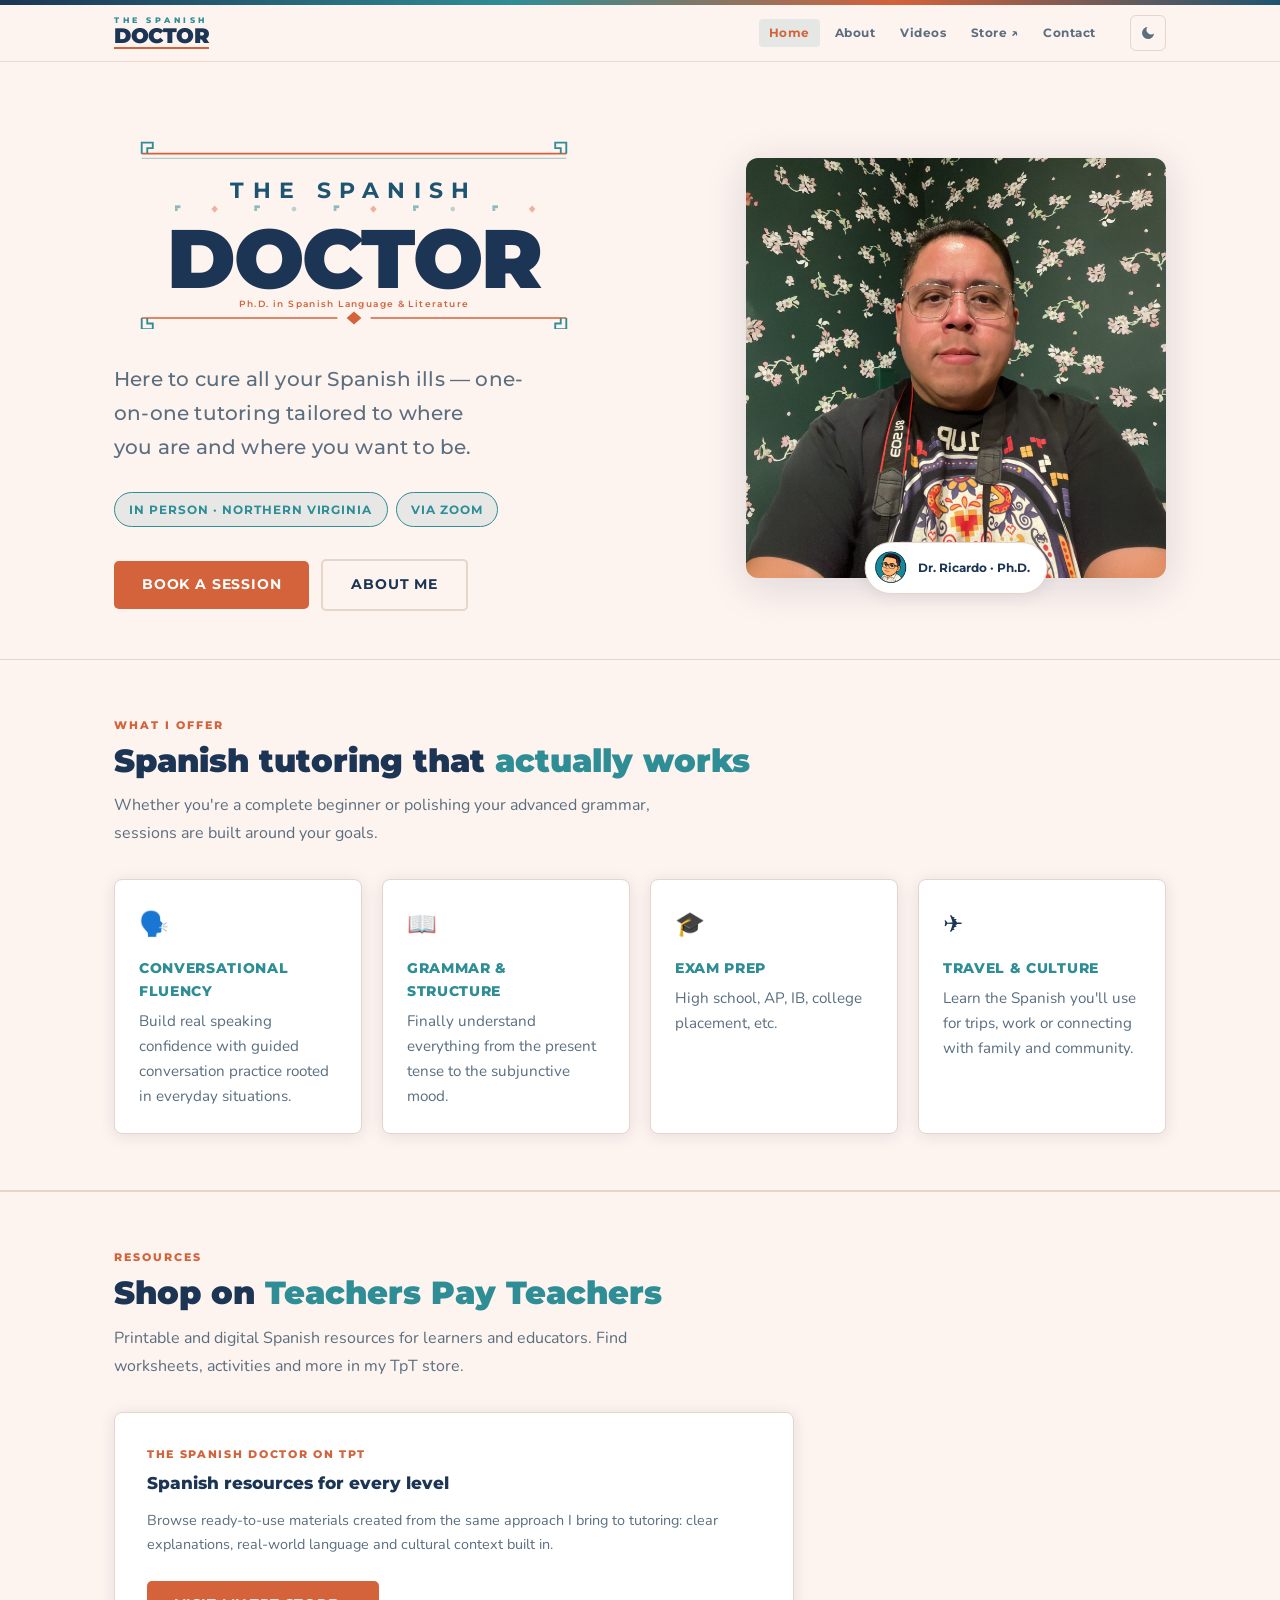
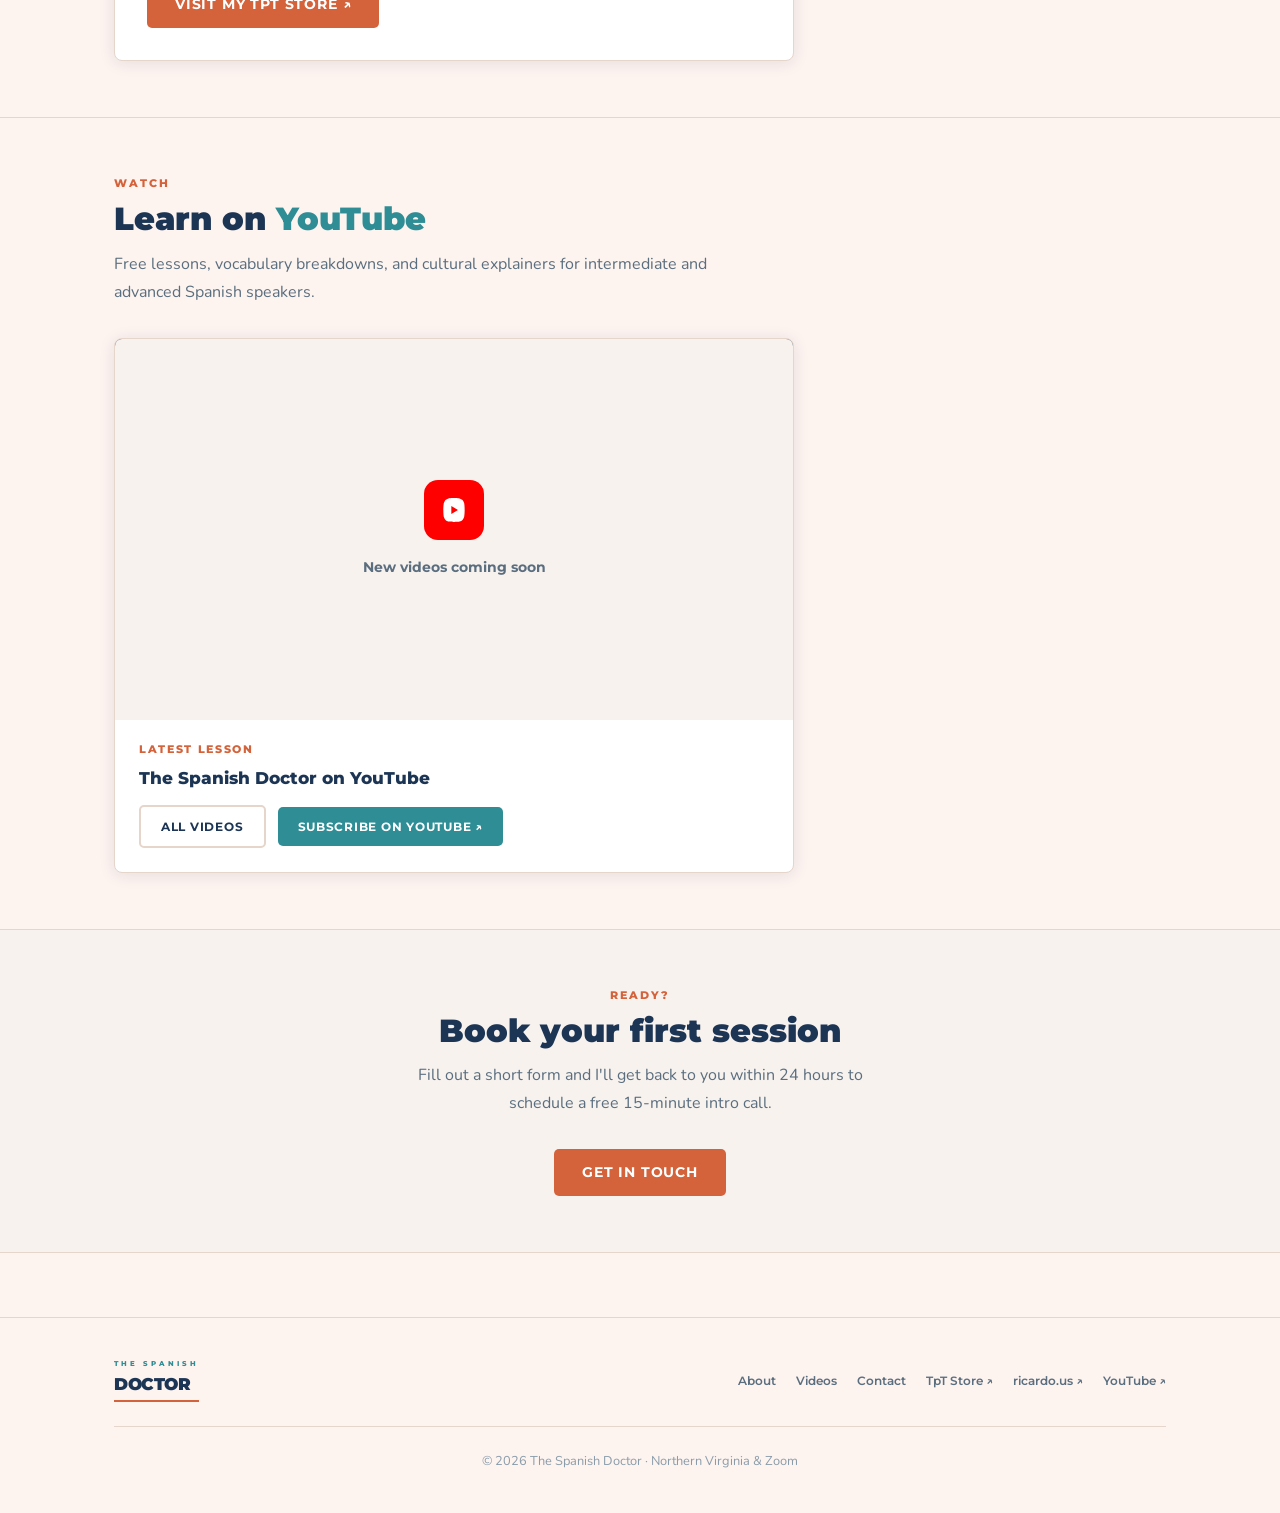
==== index.html @ 69f2e892 "Revise tutoring session descriptions in index.html Updated text to remove reference to a textbook's " ====
<!DOCTYPE html>
<html lang="en">
<head>
  <meta charset="UTF-8">
  <meta name="viewport" content="width=device-width, initial-scale=1.0">
  <title>The Spanish Doctor</title>
  <meta name="description" content="Spanish tutoring in Northern Virginia and via Zoom — one-on-one lessons tailored to where you are and where you want to be.">
  <link rel="preconnect" href="https://fonts.googleapis.com">
  <link rel="preconnect" href="https://fonts.gstatic.com" crossorigin>
  <link href="https://fonts.googleapis.com/css2?family=Montserrat:wght@400;500;600;700;800;900&family=Nunito:wght@400;500;600;700&display=swap" rel="stylesheet">
  <link rel="stylesheet" href="style.css">
</head>
<body>

<a href="#main" class="skip-link">Skip to main content</a>

<!-- ── Navigation ─────────────────────────────── -->
<nav class="site-nav" role="navigation" aria-label="Main navigation">
  <div class="nav-inner">
    <a href="index.html" class="nav-logo" aria-label="The Spanish Doctor — home">
      <span class="logo-line-1">The Spanish</span>
      <span class="logo-line-2">DOCTOR</span>
    </a>

    <button class="nav-toggle" aria-label="Open menu" aria-expanded="false">
      <span></span><span></span><span></span>
    </button>

    <ul class="nav-links" role="list">
      <li><a href="index.html" class="nav-link">Home</a></li>
      <li><a href="about.html" class="nav-link">About</a></li>
      <li><a href="videos.html" class="nav-link">Videos</a></li>
      <li><a href="https://www.teacherspayteachers.com/store/the-spanish-doctor" target="_blank" rel="noopener" class="nav-link">Store ↗</a></li>
      <li><a href="contact.html" class="nav-link">Contact</a></li>
    </ul>
    <button class="theme-toggle" aria-label="Toggle theme"></button>
  </div>
</nav>

<!-- ── Main ───────────────────────────────────── -->
<main id="main">

  <!-- Hero -->
  <section class="hero">
    <div class="container">
      <div class="hero-grid">

        <!-- Left: Logo + text -->
        <div>
          <!-- Magistral logo SVG -->
          <div class="hero-logo-wrap">
            <svg class="magistral-logo" viewBox="0 0 520 220" xmlns="http://www.w3.org/2000/svg"
                 role="img" aria-label="The Spanish Doctor" style="width:100%;max-width:480px;">
              <!-- Top double rule -->
              <line x1="30" y1="30" x2="490" y2="30" stroke="#D4623A" stroke-width="2"/>
              <line x1="30" y1="35" x2="490" y2="35" stroke="#2E8D95" stroke-width="1" opacity="0.5"/>
              <!-- Greca corners top-left -->
              <path d="M 30,30 L 30,18 L 42,18 L 42,24 L 36,24 L 36,30"
                    stroke="#2E8D95" stroke-width="2" fill="none" stroke-linejoin="miter"/>
              <!-- Greca corners top-right -->
              <path d="M 490,30 L 490,18 L 478,18 L 478,24 L 484,24 L 484,30"
                    stroke="#2E8D95" stroke-width="2" fill="none" stroke-linejoin="miter"/>
              <!-- THE SPANISH -->
              <text class="logo-sub" x="260" y="78"
                    font-family="Montserrat, sans-serif" font-size="24" font-weight="700"
                    text-anchor="middle" letter-spacing="9">THE SPANISH</text>
              <!-- Glyph row -->
              <g opacity="0.55">
                <rect x="66"  y="86" width="6" height="3" fill="#2E8D95"/>
                <rect x="66"  y="89" width="3" height="3" fill="#2E8D95"/>
                <polygon points="109,86 112.5,90 109,94 105.5,90" fill="#D4623A" opacity="0.8"/>
                <rect x="152" y="89" width="3" height="3" fill="#2E8D95"/>
                <rect x="152" y="86" width="6" height="3" fill="#2E8D95"/>
                <circle cx="195" cy="90" r="2.5" fill="#2E8D95" opacity="0.6"/>
                <rect x="238" y="86" width="6" height="3" fill="#2E8D95"/>
                <rect x="238" y="89" width="3" height="3" fill="#2E8D95"/>
                <polygon points="281,86 284.5,90 281,94 277.5,90" fill="#D4623A" opacity="0.8"/>
                <rect x="324" y="89" width="3" height="3" fill="#2E8D95"/>
                <rect x="324" y="86" width="6" height="3" fill="#2E8D95"/>
                <circle cx="367" cy="90" r="2.5" fill="#2E8D95" opacity="0.6"/>
                <rect x="410" y="86" width="6" height="3" fill="#2E8D95"/>
                <rect x="410" y="89" width="3" height="3" fill="#2E8D95"/>
                <polygon points="453,86 456.5,90 453,94 449.5,90" fill="#D4623A" opacity="0.8"/>
              </g>
              <!-- DOCTOR -->
              <text class="logo-main" x="260" y="175"
                    font-family="Montserrat, sans-serif" font-size="90" font-weight="900"
                    text-anchor="middle" letter-spacing="-2">DOCTOR</text>
              <!-- Ph.D. tagline -->
              <text x="260" y="196"
                    font-family="Montserrat, sans-serif" font-size="10" font-weight="600"
                    fill="#D4623A" text-anchor="middle" letter-spacing="1.5">
                Ph.D. in Spanish Language &amp; Literature
              </text>
              <!-- Bottom rule with diamond -->
              <line x1="30" y1="208" x2="242" y2="208" stroke="#D4623A" stroke-width="1.5"/>
              <polygon points="260,201 268,208 260,215 252,208" fill="#D4623A"/>
              <line x1="278" y1="208" x2="490" y2="208" stroke="#D4623A" stroke-width="1.5"/>
              <!-- Greca corners bottom-left -->
              <path d="M 30,208 L 30,220 L 42,220 L 42,214 L 36,214 L 36,208"
                    stroke="#2E8D95" stroke-width="2" fill="none" stroke-linejoin="miter"/>
              <!-- Greca corners bottom-right -->
              <path d="M 490,208 L 490,220 L 478,220 L 478,214 L 484,214 L 484,208"
                    stroke="#2E8D95" stroke-width="2" fill="none" stroke-linejoin="miter"/>
            </svg>
          </div>

          <p class="hero-tagline">Here to cure all your Spanish ills — one-on-one tutoring tailored to where you are and where you want to be.</p>

          <div class="hero-chips">
            <span class="chip">In Person · Northern Virginia</span>
            <span class="chip">Via Zoom</span>
          </div>

          <div class="btn-row">
            <a href="contact.html" class="btn btn--primary">Book a session</a>
            <a href="about.html" class="btn btn--outline">About me</a>
          </div>
        </div>

        <!-- Right: real photo -->
        <div class="photo-wrap">
          <div class="photo-frame">
            <img src="assets/photo.png" alt="Ricardo — The Spanish Doctor" loading="eager">
          </div>
          <div class="photo-badge">
            <img src="assets/avatar.png" alt="Dr. Ricardo avatar">
            <span class="photo-badge-text">Dr. Ricardo · Ph.D.</span>
          </div>
        </div>

      </div>
    </div>
  </section>

  <!-- What I offer -->
  <section class="section section--bordered">
    <div class="container">
      <div class="section-eyebrow">What I offer</div>
      <h2 class="section-title">Spanish tutoring that <span>actually works</span></h2>
      <p class="section-body" style="margin-bottom:2rem;">Whether you're a complete beginner or polishing your advanced grammar, sessions are built around your goals.</p>
      <div class="card-grid">
        <div class="card">
          <div class="card-icon">🗣️</div>
          <div class="card-title">Conversational fluency</div>
          <p class="card-text">Build real speaking confidence with guided conversation practice rooted in everyday situations.</p>
        </div>
        <div class="card">
          <div class="card-icon">📖</div>
          <div class="card-title">Grammar &amp; structure</div>
          <p class="card-text">Finally understand everything from the present tense to the subjunctive mood.</p>
        </div>
        <div class="card">
          <div class="card-icon">🎓</div>
          <div class="card-title">Exam prep</div>
          <p class="card-text">High school, AP, IB, college placement, etc.</p>
        </div>
        <div class="card">
          <div class="card-icon">✈️</div>
          <div class="card-title">Travel &amp; culture</div>
          <p class="card-text">Learn the Spanish you'll use for trips, work or connecting with family and community.</p>
        </div>
      </div>
    </div>
  </section>

  <!-- TpT Store -->
  <section class="section section--bordered">
    <div class="container">
      <div class="section-eyebrow">Resources</div>
      <h2 class="section-title">Shop on <span>Teachers Pay Teachers</span></h2>
      <p class="section-body" style="margin-bottom:2rem;">Printable and digital Spanish resources for learners and educators. Find worksheets, activities and more in my TpT store.</p>
      <div class="video-card" style="max-width:680px;">
        <div class="video-card-body" style="padding:2rem;">
          <div class="video-card-label">The Spanish Doctor on TpT</div>
          <div class="video-card-title" style="margin-bottom:0.75rem;">Spanish resources for every level</div>
          <p style="font-size:0.9rem;color:var(--text-muted);margin-bottom:1.5rem;line-height:1.65;">Browse ready-to-use materials created from the same approach I bring to tutoring: clear explanations, real-world language and cultural context built in.</p>
          <a href="https://www.teacherspayteachers.com/store/the-spanish-doctor" target="_blank" rel="noopener" class="btn btn--primary">
            Visit my TpT store ↗
          </a>
        </div>
      </div>
    </div>
  </section>

  <!-- Latest video teaser -->
  <section class="section">
    <div class="container">
      <div class="section-eyebrow">Watch</div>
      <h2 class="section-title">Learn on <span>YouTube</span></h2>
      <p class="section-body" style="margin-bottom:2rem;">Free lessons, vocabulary breakdowns, and cultural explainers for intermediate and advanced Spanish speakers.</p>
      <div class="video-card" style="max-width:680px;">
        <div class="video-embed">
          <!-- Replace VIDEO_ID below with a real YouTube video ID when ready -->
          <!-- Example: src="https://www.youtube.com/embed/dQw4w9WgXcQ" -->
          <div class="video-placeholder">
            <div class="video-yt-icon">
              <svg viewBox="0 0 24 24"><path d="M19.59 6.69a4.83 4.83 0 0 0-3.39-3.4C14.64 3 12 3 12 3s-2.64 0-4.2.29a4.83 4.83 0 0 0-3.4 3.4C4 8.26 4 12 4 12s0 3.74.4 5.31a4.83 4.83 0 0 0 3.4 3.4C9.36 21 12 21 12 21s2.64 0 4.2-.29a4.83 4.83 0 0 0 3.39-3.4C20 15.74 20 12 20 12s0-3.74-.41-5.31zM10 15V9l5 3-5 3z"/></svg>
            </div>
            <p style="font-family:'Montserrat',sans-serif;font-size:0.85rem;font-weight:700;color:var(--text-muted);">New videos coming soon</p>
          </div>
        </div>
        <div class="video-card-body">
          <div class="video-card-label">Latest lesson</div>
          <div class="video-card-title">The Spanish Doctor on YouTube</div>
          <div class="btn-row">
            <a href="videos.html" class="btn btn--outline" style="font-size:0.78rem;padding:0.55rem 1.25rem;">All videos</a>
            <a href="https://www.youtube.com/@TheSpanishDoctor" target="_blank" rel="noopener"
               class="btn btn--teal" style="font-size:0.78rem;padding:0.55rem 1.25rem;">
              Subscribe on YouTube ↗
            </a>
          </div>
        </div>
      </div>
    </div>
  </section>

  <!-- Contact CTA -->
  <section class="section section--alt section--bordered">
    <div class="container" style="text-align:center;max-width:560px;margin:0 auto;">
      <div class="section-eyebrow">Ready?</div>
      <h2 class="section-title" style="margin-bottom:0.75rem;">Book your first session</h2>
      <p class="section-body" style="margin:0 auto 2rem;">Fill out a short form and I'll get back to you within 24 hours to schedule a free 15-minute intro call.</p>
      <a href="contact.html" class="btn btn--primary">Get in touch</a>
    </div>
  </section>

</main>

<!-- ── Footer ─────────────────────────────────── -->
<footer class="site-footer">
  <div class="container">
    <div class="footer-inner">
      <div class="footer-logo">
        <div class="logo-line-1">The Spanish</div>
        <div class="logo-line-2">DOCTOR</div>
      </div>
      <nav class="footer-links" aria-label="Footer navigation">
        <a href="about.html" class="footer-link">About</a>
        <a href="videos.html" class="footer-link">Videos</a>
        <a href="contact.html" class="footer-link">Contact</a>
        <a href="https://www.teacherspayteachers.com/store/the-spanish-doctor" target="_blank" rel="noopener" class="footer-link">TpT Store ↗</a>
        <a href="https://ricardo.us/" target="_blank" rel="noopener" class="footer-link">ricardo.us ↗</a>
        <a href="https://www.youtube.com/@TheSpanishDoctor" target="_blank" rel="noopener" class="footer-link">YouTube ↗</a>
      </nav>
    </div>
    <p class="footer-copy">© <span id="current-year"></span> The Spanish Doctor · Northern Virginia &amp; Zoom</p>
  </div>
</footer>

<script src="main.js"></script>
</body>
</html>
---- style.css ----
/* ═══════════════════════════════════════════════
   The Spanish Doctor — Brand Design System
   Palette: Brand Guide 2026
   Fonts: Montserrat · Nunito · Open Sans
═══════════════════════════════════════════════ */

/* ── Tokens: Light / Cream mode (default) ─── */
:root {
  --bg:          #FDF3EF;   /* brand cream */
  --surface:     #FFFFFF;
  --surface-2:   #F8F2EE;
  --border:      #E5D5CB;
  --text:        #1C3554;   /* deep navy */
  --text-muted:  #5A6E7F;
  --text-light:  #8A9CAA;
  --accent:      #D4623A;   /* brand orange */
  --accent-hover:#B84E2A;
  --teal:        #2E8D95;
  --lt-teal:     #A8D8DB;
  --teal-tint:   #EAF5F6;
  --navy:        #1C3554;
  --ocean:       #1D5471;
  --nav-bg:      rgba(253,243,239,0.96);
  --nav-border:  rgba(229,213,203,0.8);
  --shadow:      0 2px 16px rgba(28,53,84,0.10);
  --shadow-lg:   0 8px 40px rgba(28,53,84,0.15);
}

/* ── Tokens: Dark / Navy mode ─────────────── */
@media (prefers-color-scheme: dark) {
  :root:not([data-theme="light"]) {
    --bg:          #1C3554;
    --surface:     #1D5471;
    --surface-2:   #163047;
    --border:      #2A4A62;
    --text:        #F3F5F8;
    --text-muted:  #A8BFC9;
    --text-light:  #6A8FA0;
    --accent:      #D4623A;
    --accent-hover:#E07050;
    --teal:        #2E8D95;
    --lt-teal:     #A8D8DB;
    --teal-tint:   #1A3F50;
    --nav-bg:      rgba(28,53,84,0.97);
    --nav-border:  rgba(42,74,98,0.8);
    --shadow:      0 2px 16px rgba(0,0,0,0.30);
    --shadow-lg:   0 8px 40px rgba(0,0,0,0.40);
  }
}

:root[data-theme="dark"] {
  --bg:          #1C3554;
  --surface:     #1D5471;
  --surface-2:   #163047;
  --border:      #2A4A62;
  --text:        #F3F5F8;
  --text-muted:  #A8BFC9;
  --text-light:  #6A8FA0;
  --accent:      #D4623A;
  --accent-hover:#E07050;
  --teal:        #2E8D95;
  --lt-teal:     #A8D8DB;
  --teal-tint:   #1A3F50;
  --nav-bg:      rgba(28,53,84,0.97);
  --nav-border:  rgba(42,74,98,0.8);
  --shadow:      0 2px 16px rgba(0,0,0,0.30);
  --shadow-lg:   0 8px 40px rgba(0,0,0,0.40);
}

/* ── Reset ────────────────────────────────── */
*, *::before, *::after { box-sizing: border-box; margin: 0; padding: 0; }
html { scroll-behavior: smooth; }

body {
  font-family: 'Nunito', system-ui, sans-serif;
  font-size: 1rem;
  line-height: 1.7;
  color: var(--text);
  background: var(--bg);
  -webkit-font-smoothing: antialiased;
  min-height: 100dvh;
}

@media (prefers-reduced-motion: reduce) {
  *, *::before, *::after { animation: none !important; transition: none !important; }
}

img { max-width: 100%; display: block; }
a { color: var(--accent); text-decoration: none; }
a:hover { color: var(--accent-hover); }
a:focus-visible { outline: 3px solid var(--accent); outline-offset: 3px; border-radius: 2px; }

/* ── Skip link ───────────────────────────── */
.skip-link {
  position: absolute;
  top: -100%;
  left: 1rem;
  background: var(--accent);
  color: #fff;
  padding: 0.5rem 1rem;
  font-family: 'Montserrat', sans-serif;
  font-weight: 700;
  font-size: 0.85rem;
  border-radius: 0 0 4px 4px;
  z-index: 1000;
}
.skip-link:focus { top: 0; }

/* ══════════════════════════════════════════
   NAVIGATION
══════════════════════════════════════════ */
.site-nav {
  position: sticky;
  top: 0;
  z-index: 100;
  background: var(--nav-bg);
  border-bottom: 1px solid var(--nav-border);
  backdrop-filter: blur(10px);
  -webkit-backdrop-filter: blur(10px);
}

/* Top greca band */
.site-nav::before {
  content: '';
  display: block;
  height: 5px;
  background: linear-gradient(90deg, #1C3554 0%, #2E8D95 40%, #D4623A 70%, #1D5471 100%);
}

.nav-inner {
  max-width: 1100px;
  margin: 0 auto;
  padding: 0 1.5rem;
  height: 56px;
  display: flex;
  align-items: center;
  gap: 1.5rem;
}

/* Logo wordmark */
.nav-logo {
  display: flex;
  flex-direction: column;
  line-height: 1;
  text-decoration: none;
  flex-shrink: 0;
}
.nav-logo:focus-visible { outline: 3px solid var(--accent); border-radius: 3px; }
.logo-line-1 {
  font-family: 'Montserrat', sans-serif;
  font-size: 7.5px;
  font-weight: 800;
  letter-spacing: 3.5px;
  color: var(--teal);
  text-transform: uppercase;
}
.logo-line-2 {
  font-family: 'Montserrat', sans-serif;
  font-size: 21px;
  font-weight: 900;
  letter-spacing: -0.5px;
  color: var(--text);
  border-bottom: 2.5px solid var(--accent);
  padding-bottom: 1px;
}

/* Nav links */
.nav-links {
  display: flex;
  list-style: none;
  gap: 0.25rem;
  margin-left: auto;
}
.nav-link {
  font-family: 'Montserrat', sans-serif;
  font-size: 0.78rem;
  font-weight: 700;
  letter-spacing: 0.04em;
  color: var(--text-muted);
  text-decoration: none;
  padding: 0.4rem 0.65rem;
  border-radius: 4px;
  transition: color 0.15s, background 0.15s;
}
.nav-link:hover, .nav-link.active {
  color: var(--text);
  background: color-mix(in srgb, var(--teal) 12%, transparent);
}
.nav-link.active { color: var(--accent); }

/* Theme toggle */
.theme-toggle {
  background: none;
  border: 1px solid var(--border);
  border-radius: 6px;
  width: 36px; height: 36px;
  display: flex; align-items: center; justify-content: center;
  cursor: pointer;
  color: var(--text-muted);
  transition: border-color 0.15s, color 0.15s;
  flex-shrink: 0;
}
.theme-toggle:hover { border-color: var(--teal); color: var(--teal); }
.theme-toggle:focus-visible { outline: 3px solid var(--accent); outline-offset: 2px; border-radius: 6px; }
.theme-toggle svg { width: 16px; height: 16px; fill: currentColor; }

/* Mobile hamburger */
.nav-toggle {
  display: none;
  background: none;
  border: 1px solid var(--border);
  border-radius: 6px;
  width: 36px; height: 36px;
  flex-direction: column;
  align-items: center;
  justify-content: center;
  gap: 4px;
  cursor: pointer;
  margin-left: auto;
}
.nav-toggle span {
  display: block;
  width: 18px; height: 2px;
  background: var(--text);
  border-radius: 2px;
  transition: transform 0.2s, opacity 0.2s;
}

@media (max-width: 720px) {
  .nav-toggle { display: flex; }
  .nav-links {
    display: none;
    position: absolute;
    top: calc(56px + 5px);
    left: 0; right: 0;
    background: var(--nav-bg);
    border-bottom: 1px solid var(--nav-border);
    flex-direction: column;
    padding: 0.75rem 1.5rem 1rem;
    gap: 0.15rem;
  }
  .nav-links.open { display: flex; }
  .nav-link { font-size: 0.9rem; padding: 0.55rem 0.75rem; }
  .theme-toggle { order: -1; margin-left: 0; margin-right: auto; }
  .nav-inner { flex-wrap: wrap; height: auto; min-height: 56px; }
}

/* ══════════════════════════════════════════
   LAYOUT HELPERS
══════════════════════════════════════════ */
.container {
  max-width: 1100px;
  margin: 0 auto;
  padding: 0 1.5rem;
}
.container--narrow {
  max-width: 760px;
  margin: 0 auto;
  padding: 0 1.5rem;
}

/* ══════════════════════════════════════════
   MAGISTRAL HERO LOGO (SVG)
══════════════════════════════════════════ */
.magistral-logo .logo-main { fill: var(--navy); }
.magistral-logo .logo-sub  { fill: var(--ocean); }

@media (prefers-color-scheme: dark) {
  :root:not([data-theme="light"]) .magistral-logo .logo-main { fill: #F3F5F8; }
  :root:not([data-theme="light"]) .magistral-logo .logo-sub  { fill: #A8D8DB; }
}
:root[data-theme="dark"] .magistral-logo .logo-main { fill: #F3F5F8; }
:root[data-theme="dark"] .magistral-logo .logo-sub  { fill: #A8D8DB; }

/* ══════════════════════════════════════════
   HOMEPAGE HERO
══════════════════════════════════════════ */
.hero {
  padding: 4rem 0 3rem;
}
.hero-grid {
  display: grid;
  grid-template-columns: 1fr 420px;
  gap: 4rem;
  align-items: center;
}
.hero-logo-wrap {
  margin-bottom: 1.5rem;
  max-width: 480px;
}
.hero-tagline {
  font-family: 'Montserrat', sans-serif;
  font-size: clamp(1rem, 2.5vw, 1.25rem);
  font-weight: 500;
  color: var(--text-muted);
  margin-bottom: 1.75rem;
  text-wrap: balance;
  letter-spacing: 0.01em;
}
.hero-chips {
  display: flex;
  flex-wrap: wrap;
  gap: 0.5rem;
  margin-bottom: 2rem;
}
.chip {
  font-family: 'Montserrat', sans-serif;
  font-size: 0.75rem;
  font-weight: 700;
  letter-spacing: 0.08em;
  text-transform: uppercase;
  padding: 0.4rem 0.9rem;
  border-radius: 50px;
  border: 1.5px solid var(--teal);
  color: var(--teal);
  background: color-mix(in srgb, var(--teal) 10%, transparent);
}

/* Photo frame */
.photo-wrap {
  position: relative;
}
.photo-frame {
  border-radius: 12px;
  overflow: hidden;
  box-shadow: var(--shadow-lg);
  position: relative;
  aspect-ratio: 1;
  background: var(--surface-2);
}
.photo-frame img {
  width: 100%; height: 100%;
  object-fit: cover;
  object-position: center top;
}
.photo-badge {
  position: absolute;
  bottom: -16px;
  left: 50%;
  transform: translateX(-50%);
  display: flex;
  align-items: center;
  gap: 0.6rem;
  background: var(--surface);
  border: 1px solid var(--border);
  border-radius: 50px;
  padding: 0.45rem 1rem 0.45rem 0.45rem;
  box-shadow: var(--shadow);
  white-space: nowrap;
}
.photo-badge img {
  width: 36px; height: 36px;
  border-radius: 50%;
}
.photo-badge-text {
  font-family: 'Montserrat', sans-serif;
  font-size: 0.75rem;
  font-weight: 700;
  color: var(--text);
}

@media (max-width: 860px) {
  .hero-grid {
    grid-template-columns: 1fr;
    gap: 2.5rem;
  }
  .photo-wrap { max-width: 320px; margin: 0 auto; }
  .photo-frame { aspect-ratio: 1; }
  .hero-logo-wrap { max-width: 100%; }
}

/* ══════════════════════════════════════════
   SECTION RHYTHM
══════════════════════════════════════════ */
.section { padding: 3.5rem 0; }
.section--alt { background: var(--surface-2); }
.section--bordered {
  border-top: 1px solid var(--border);
  border-bottom: 1px solid var(--border);
}

.section-eyebrow {
  font-family: 'Montserrat', sans-serif;
  font-size: 0.7rem;
  font-weight: 800;
  letter-spacing: 0.18em;
  text-transform: uppercase;
  color: var(--accent);
  margin-bottom: 0.5rem;
}
.section-title {
  font-family: 'Montserrat', sans-serif;
  font-size: clamp(1.5rem, 3vw, 2rem);
  font-weight: 900;
  color: var(--text);
  text-wrap: balance;
  line-height: 1.15;
  margin-bottom: 0.75rem;
}
.section-title span { color: var(--teal); }
.section-body {
  font-size: 1rem;
  color: var(--text-muted);
  max-width: 600px;
  line-height: 1.75;
}

/* ══════════════════════════════════════════
   CARDS
══════════════════════════════════════════ */
.card-grid {
  display: grid;
  grid-template-columns: repeat(auto-fill, minmax(240px, 1fr));
  gap: 1.25rem;
}
.card {
  background: var(--surface);
  border: 1px solid var(--border);
  border-radius: 8px;
  padding: 1.5rem;
  box-shadow: var(--shadow);
}
.card-icon {
  font-size: 1.5rem;
  margin-bottom: 0.75rem;
}
.card-title {
  font-family: 'Montserrat', sans-serif;
  font-size: 0.85rem;
  font-weight: 800;
  letter-spacing: 0.05em;
  text-transform: uppercase;
  color: var(--teal);
  margin-bottom: 0.35rem;
}
.card-text {
  font-size: 0.95rem;
  color: var(--text-muted);
  line-height: 1.65;
}

/* ══════════════════════════════════════════
   BUTTONS
══════════════════════════════════════════ */
.btn {
  display: inline-flex;
  align-items: center;
  gap: 0.5rem;
  font-family: 'Montserrat', sans-serif;
  font-size: 0.85rem;
  font-weight: 700;
  letter-spacing: 0.06em;
  text-transform: uppercase;
  text-decoration: none;
  padding: 0.75rem 1.75rem;
  border-radius: 5px;
  border: none;
  cursor: pointer;
  transition: background 0.15s, transform 0.1s;
}
.btn:active { transform: scale(0.98); }
.btn--primary {
  background: var(--accent);
  color: #fff;
}
.btn--primary:hover { background: var(--accent-hover); color: #fff; }
.btn--outline {
  background: transparent;
  color: var(--text);
  border: 2px solid var(--border);
}
.btn--outline:hover { border-color: var(--teal); color: var(--teal); }
.btn--teal {
  background: var(--teal);
  color: #fff;
}
.btn--teal:hover { background: #1D7880; color: #fff; }
.btn:focus-visible { outline: 3px solid var(--accent); outline-offset: 3px; border-radius: 5px; }

.btn-row {
  display: flex;
  flex-wrap: wrap;
  gap: 0.75rem;
  align-items: center;
}

/* ══════════════════════════════════════════
   VIDEO CARD
══════════════════════════════════════════ */
.video-card {
  background: var(--surface);
  border: 1px solid var(--border);
  border-radius: 8px;
  overflow: hidden;
  box-shadow: var(--shadow);
}
.video-embed {
  position: relative;
  padding-bottom: 56.25%;
  height: 0;
  background: var(--navy);
}
.video-embed iframe {
  position: absolute;
  top: 0; left: 0;
  width: 100%; height: 100%;
  border: none;
}
.video-placeholder {
  position: absolute;
  top: 0; left: 0;
  width: 100%; height: 100%;
  display: flex;
  flex-direction: column;
  align-items: center;
  justify-content: center;
  gap: 1rem;
  background: var(--surface-2);
  color: var(--text-muted);
}
.video-yt-icon {
  width: 60px; height: 60px;
  background: #FF0000;
  border-radius: 14px;
  display: flex; align-items: center; justify-content: center;
}
.video-yt-icon svg { width: 32px; height: 32px; fill: white; }
.video-card-body {
  padding: 1.25rem 1.5rem 1.5rem;
}
.video-card-label {
  font-family: 'Montserrat', sans-serif;
  font-size: 0.7rem;
  font-weight: 800;
  letter-spacing: 0.15em;
  text-transform: uppercase;
  color: var(--accent);
  margin-bottom: 0.3rem;
}
.video-card-title {
  font-family: 'Montserrat', sans-serif;
  font-size: 1.05rem;
  font-weight: 800;
  color: var(--text);
  margin-bottom: 0.75rem;
}

/* ══════════════════════════════════════════
   CONTACT FORM (Prescription pad)
══════════════════════════════════════════ */
.rx-pad {
  background: var(--surface);
  border: 1px solid var(--border);
  border-radius: 8px;
  box-shadow: var(--shadow);
  overflow: hidden;
}
.rx-header {
  display: flex;
  align-items: flex-start;
  justify-content: space-between;
  padding: 1.75rem 2rem 1.5rem;
  border-bottom: 1px solid var(--border);
  gap: 1rem;
}
.rx-symbol {
  font-family: 'Montserrat', sans-serif;
  font-size: 3.25rem;
  font-weight: 900;
  line-height: 1;
  color: var(--accent);
  flex-shrink: 0;
}
.rx-title {
  font-family: 'Montserrat', sans-serif;
  font-size: 1.1rem;
  font-weight: 800;
  color: var(--text);
}
.rx-subtitle {
  font-size: 0.8rem;
  color: var(--text-muted);
}
.rx-body { padding: 1.75rem 2rem 2rem; }

label {
  display: block;
  font-family: 'Montserrat', sans-serif;
  font-size: 0.72rem;
  font-weight: 700;
  letter-spacing: 0.1em;
  text-transform: uppercase;
  color: var(--text-muted);
  margin-bottom: 0.35rem;
}
input[type="text"],
input[type="email"],
select,
textarea {
  display: block;
  width: 100%;
  font-family: 'Nunito', system-ui, sans-serif;
  font-size: 1rem;
  color: var(--text);
  background: var(--bg);
  border: 1.5px solid var(--border);
  border-radius: 4px;
  padding: 0.65rem 0.9rem;
  transition: border-color 0.15s, box-shadow 0.15s;
  appearance: none;
}
input:focus, select:focus, textarea:focus {
  outline: none;
  border-color: var(--teal);
  box-shadow: 0 0 0 3px color-mix(in srgb, var(--teal) 18%, transparent);
}
textarea { min-height: 110px; resize: vertical; }
select {
  background-image: url("data:image/svg+xml,%3Csvg xmlns='http://www.w3.org/2000/svg' width='12' height='8'%3E%3Cpath d='M1 1l5 5 5-5' stroke='%235A6E7F' stroke-width='1.5' fill='none' stroke-linecap='round'/%3E%3C/svg%3E");
  background-repeat: no-repeat;
  background-position: right 0.9rem center;
  padding-right: 2.5rem;
  cursor: pointer;
}
.form-group { margin-bottom: 1.25rem; }
.form-row {
  display: grid;
  grid-template-columns: 1fr 1fr;
  gap: 1rem;
}
.rx-sig {
  margin-top: 1.5rem;
  padding-top: 1.25rem;
  border-top: 1px dashed var(--border);
  display: flex;
  align-items: center;
  justify-content: space-between;
  gap: 1rem;
}
.rx-sig-label {
  font-size: 0.78rem;
  color: var(--text-muted);
  font-style: italic;
}
.form-status {
  display: none;
  padding: 0.85rem 1rem;
  border-radius: 4px;
  font-size: 0.9rem;
  margin-top: 1rem;
}
.form-status.success {
  display: block;
  background: color-mix(in srgb, var(--teal) 12%, var(--surface));
  color: var(--text);
  border: 1px solid color-mix(in srgb, var(--teal) 35%, transparent);
}
.form-status.error {
  display: block;
  background: color-mix(in srgb, var(--accent) 10%, var(--surface));
  color: var(--accent);
  border: 1px solid color-mix(in srgb, var(--accent) 30%, transparent);
}

@media (max-width: 520px) {
  .form-row { grid-template-columns: 1fr; }
  .rx-sig { flex-direction: column; align-items: flex-start; gap: 0.75rem; }
  .rx-header { flex-direction: column; gap: 0.5rem; }
  .rx-body { padding: 1.25rem 1.25rem 1.5rem; }
}

/* ══════════════════════════════════════════
   BLOG
══════════════════════════════════════════ */
.blog-list { display: flex; flex-direction: column; gap: 1.25rem; }
.blog-item {
  background: var(--surface);
  border: 1px solid var(--border);
  border-radius: 8px;
  padding: 1.5rem;
  display: flex;
  gap: 1.5rem;
  align-items: flex-start;
  box-shadow: var(--shadow);
  transition: border-color 0.15s;
  text-decoration: none;
  color: inherit;
}
.blog-item:hover { border-color: var(--teal); }
.blog-item-level {
  font-family: 'Montserrat', sans-serif;
  font-size: 0.65rem;
  font-weight: 800;
  letter-spacing: 0.12em;
  text-transform: uppercase;
  color: var(--accent);
  margin-bottom: 0.35rem;
}
.blog-item-title {
  font-family: 'Montserrat', sans-serif;
  font-size: 1rem;
  font-weight: 800;
  color: var(--text);
  margin-bottom: 0.4rem;
}
.blog-item-excerpt {
  font-size: 0.9rem;
  color: var(--text-muted);
  line-height: 1.6;
}
.blog-item-date {
  font-size: 0.8rem;
  color: var(--text-light);
  margin-top: 0.5rem;
  font-family: 'Montserrat', sans-serif;
  font-weight: 600;
}

/* ══════════════════════════════════════════
   FOOTER
══════════════════════════════════════════ */
.site-footer {
  border-top: 1px solid var(--border);
  padding: 2.5rem 0;
  margin-top: 4rem;
}
.footer-inner {
  display: flex;
  align-items: center;
  justify-content: space-between;
  gap: 2rem;
  flex-wrap: wrap;
}
.footer-logo .logo-line-1 {
  font-family: 'Montserrat', sans-serif;
  font-size: 7px;
  font-weight: 800;
  letter-spacing: 3px;
  color: var(--teal);
  text-transform: uppercase;
}
.footer-logo .logo-line-2 {
  font-family: 'Montserrat', sans-serif;
  font-size: 17px;
  font-weight: 900;
  letter-spacing: -0.5px;
  color: var(--text);
}
.footer-links {
  display: flex;
  gap: 1.25rem;
  flex-wrap: wrap;
}
.footer-link {
  font-family: 'Montserrat', sans-serif;
  font-size: 0.78rem;
  font-weight: 600;
  color: var(--text-muted);
  text-decoration: none;
}
.footer-link:hover { color: var(--accent); }
.footer-copy {
  font-size: 0.8rem;
  color: var(--text-light);
  width: 100%;
  text-align: center;
  padding-top: 1.5rem;
  border-top: 1px solid var(--border);
  margin-top: 1.5rem;
}

/* ══════════════════════════════════════════
   PAGE HEADER (inner pages)
══════════════════════════════════════════ */
.page-header {
  padding: 3rem 0 2.5rem;
  border-bottom: 1px solid var(--border);
  margin-bottom: 3rem;
}
.page-header .section-eyebrow { margin-bottom: 0.5rem; }
.page-header .section-title { margin-bottom: 0.5rem; }

/* ══════════════════════════════════════════
   DIVIDER ORNAMENT
══════════════════════════════════════════ */
.ornament-divider {
  display: flex;
  align-items: center;
  gap: 1rem;
  margin: 2.5rem 0;
}
.ornament-divider::before, .ornament-divider::after {
  content: '';
  flex: 1;
  height: 1px;
  background: var(--border);
}
.ornament-diamond {
  width: 10px; height: 10px;
  background: var(--accent);
  transform: rotate(45deg);
  flex-shrink: 0;
}

/* ══════════════════════════════════════════
   BLOG — index & post pages
══════════════════════════════════════════ */
.blog-filters {
  display: flex;
  gap: 0.5rem;
  flex-wrap: wrap;
  margin-bottom: 2rem;
}
.blog-filter-pill {
  font-family: 'Montserrat', sans-serif;
  font-size: 0.72rem;
  font-weight: 700;
  letter-spacing: 0.08em;
  text-transform: uppercase;
  padding: 0.4rem 0.9rem;
  border-radius: 99px;
  border: 1.5px solid var(--border);
  background: transparent;
  color: var(--text-muted);
  cursor: pointer;
  transition: border-color 0.15s, background 0.15s, color 0.15s;
}
.blog-filter-pill:hover {
  border-color: var(--teal);
  color: var(--teal);
}
.blog-filter-pill.active {
  background: var(--teal);
  border-color: var(--teal);
  color: #fff;
}

.blog-list {
  display: flex;
  flex-direction: column;
  gap: 0;
}
.blog-card {
  padding: 2rem 0;
  border-bottom: 1px solid var(--border);
}
.blog-card:first-child { border-top: 1px solid var(--border); }
.blog-card-meta {
  display: flex;
  align-items: center;
  gap: 0.75rem;
  margin-bottom: 0.6rem;
}
.blog-cat {
  font-family: 'Montserrat', sans-serif;
  font-size: 0.7rem;
  font-weight: 800;
  letter-spacing: 0.1em;
  text-transform: uppercase;
  color: var(--accent);
  background: rgba(212,98,58,0.1);
  padding: 0.2rem 0.6rem;
  border-radius: 4px;
}
.blog-date {
  font-family: 'Montserrat', sans-serif;
  font-size: 0.78rem;
  font-weight: 600;
  color: var(--text-light);
}
.blog-card-title {
  font-family: 'Montserrat', sans-serif;
  font-size: 1.2rem;
  font-weight: 800;
  color: var(--text);
  margin-bottom: 0.5rem;
  text-wrap: balance;
}
.blog-card-title a {
  color: inherit;
  text-decoration: none;
}
.blog-card-title a:hover { color: var(--accent); }
.blog-card-excerpt {
  font-size: 0.95rem;
  color: var(--text-muted);
  line-height: 1.7;
  max-width: 640px;
  margin-bottom: 1rem;
}
.blog-read-more {
  font-family: 'Montserrat', sans-serif;
  font-size: 0.8rem;
  font-weight: 700;
  color: var(--teal);
  text-decoration: none;
  letter-spacing: 0.04em;
}
.blog-read-more:hover { color: var(--accent); }

/* Coming soon / empty state */
.blog-empty {
  text-align: center;
  padding: 4rem 1rem;
  border: 1.5px dashed var(--border);
  border-radius: 8px;
  background: var(--surface);
}
.blog-empty-icon {
  font-size: 2.5rem;
  margin-bottom: 1rem;
}
.blog-empty-title {
  font-family: 'Montserrat', sans-serif;
  font-size: 1.1rem;
  font-weight: 800;
  color: var(--text);
  margin-bottom: 0.5rem;
}
.blog-empty-text {
  font-size: 0.95rem;
  color: var(--text-muted);
  line-height: 1.7;
  max-width: 480px;
  margin: 0 auto;
}
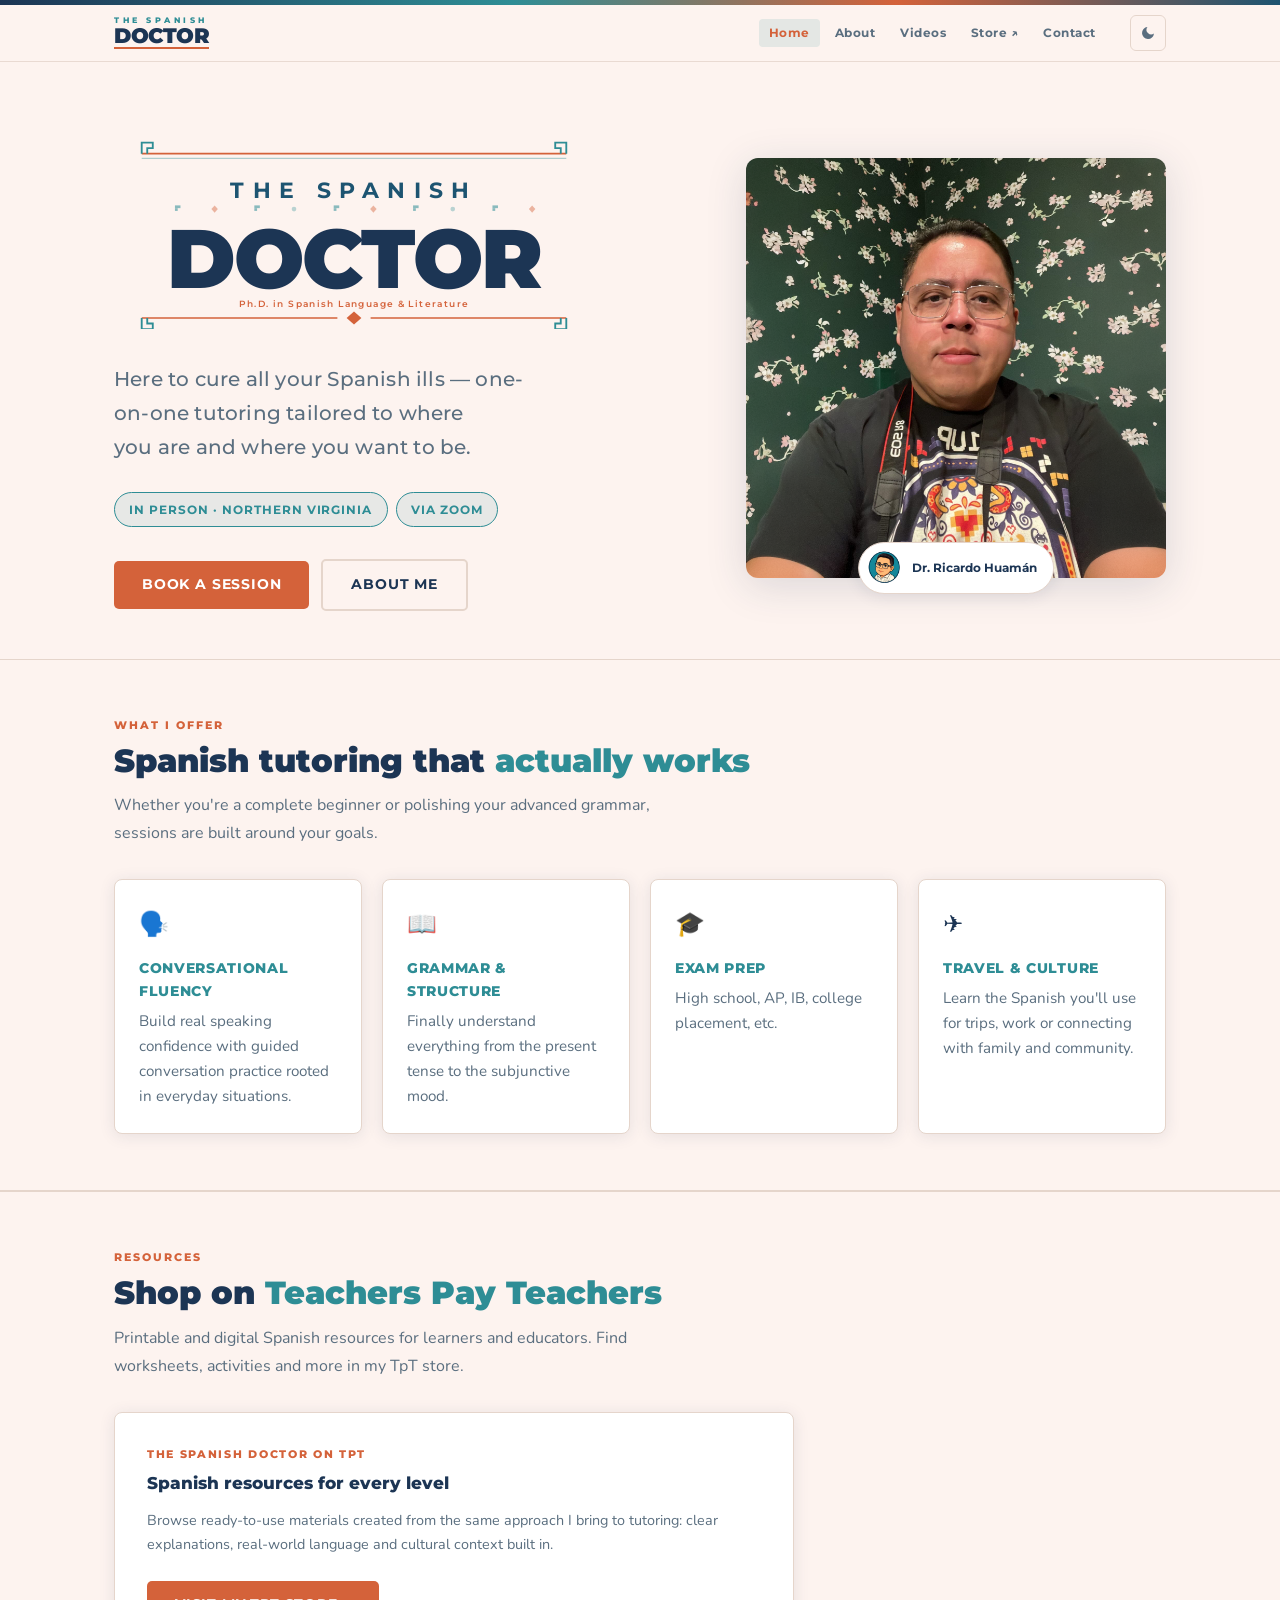
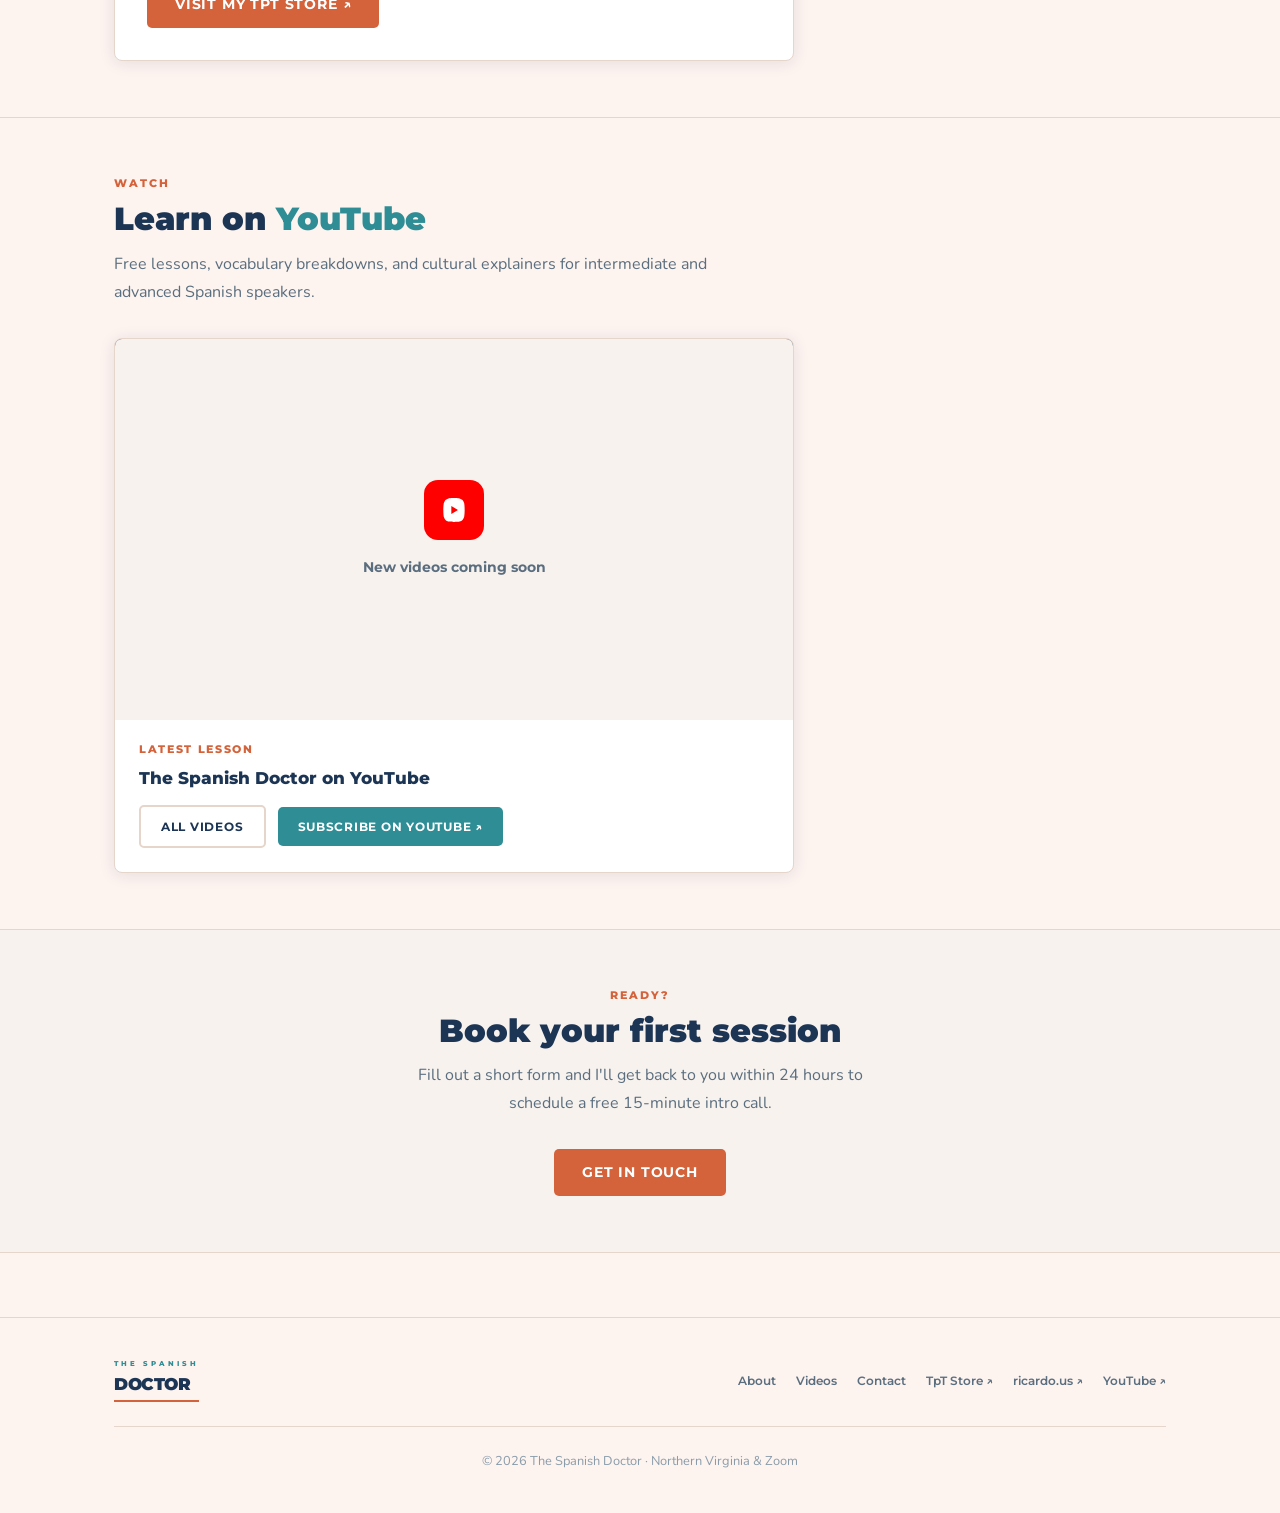
==== commit bef0e345: "Update photo badge text for Dr. Ricardo" ====
--- a/index.html
+++ b/index.html
@@ -125,7 +125,7 @@
           </div>
           <div class="photo-badge">
             <img src="assets/avatar.png" alt="Dr. Ricardo avatar">
-            <span class="photo-badge-text">Dr. Ricardo · Ph.D.</span>
+            <span class="photo-badge-text">Dr. Ricardo Huam&aacute;n</span>
           </div>
         </div>
 
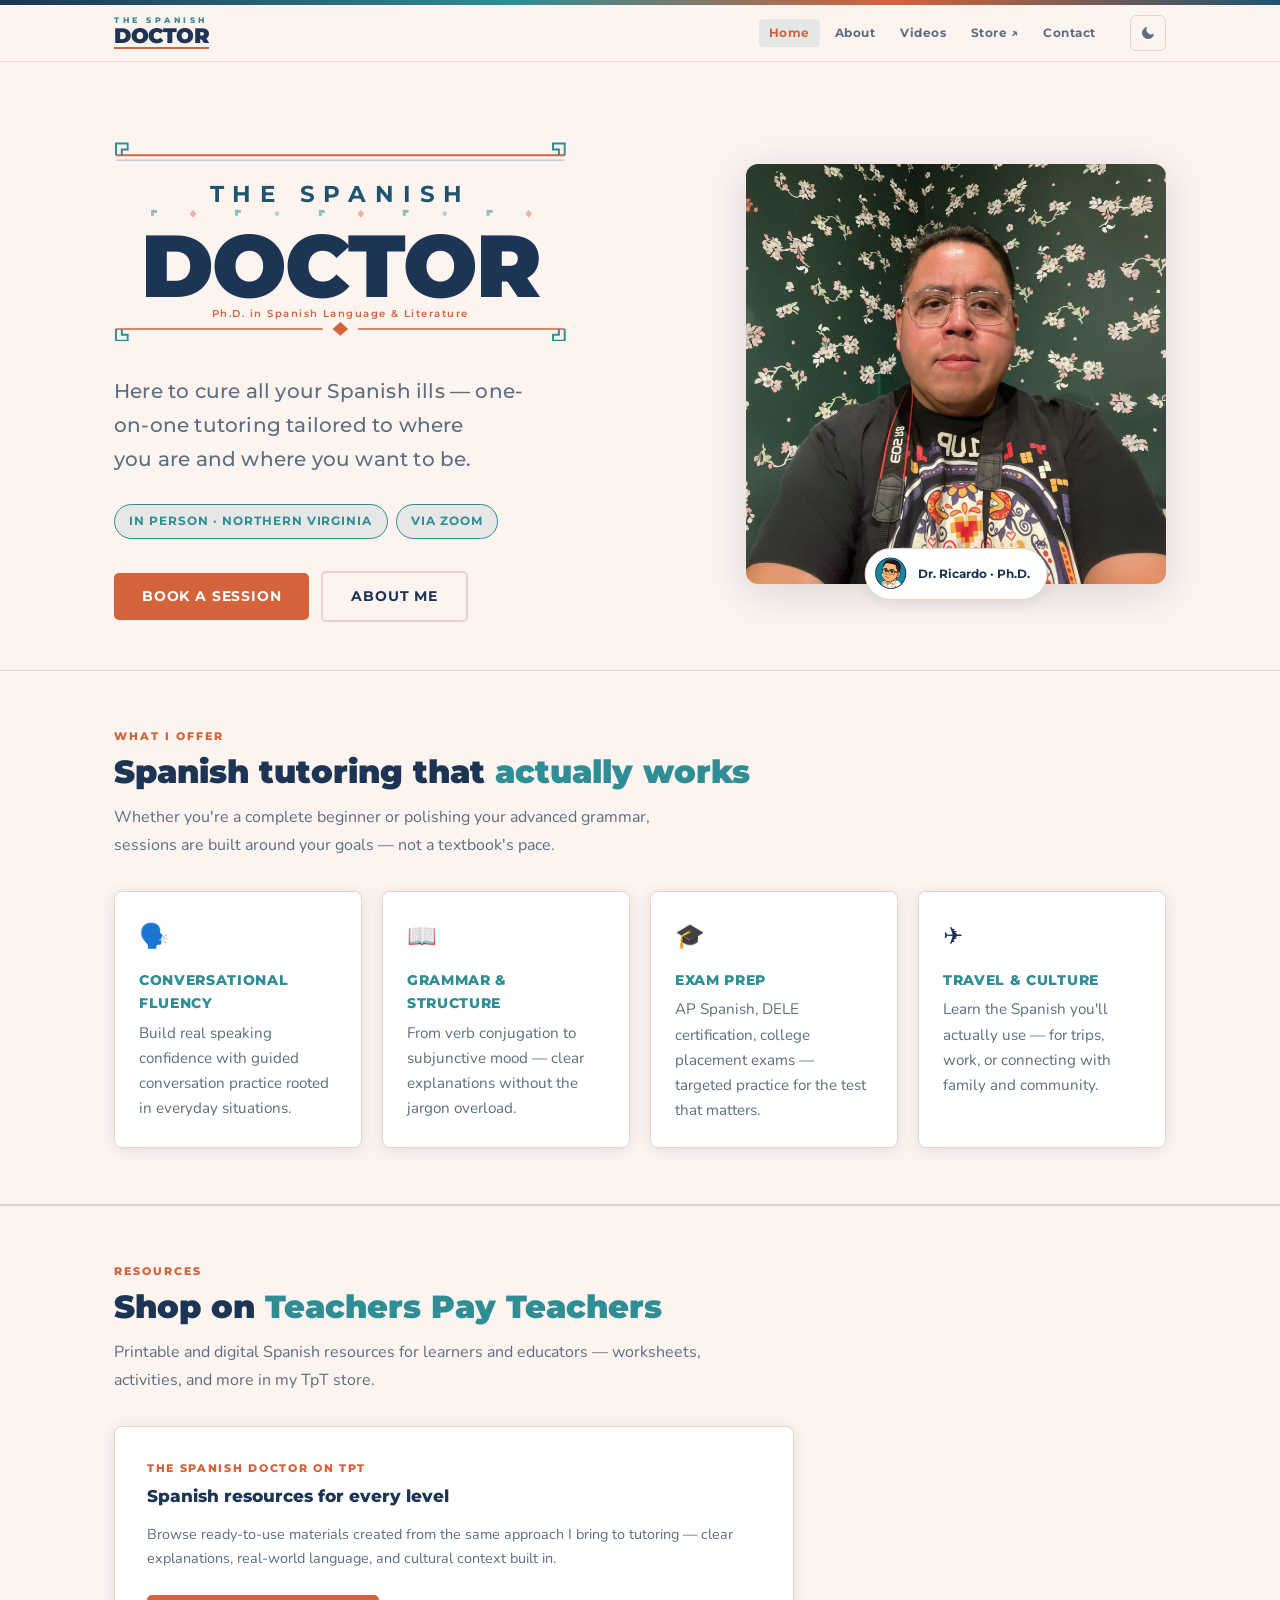
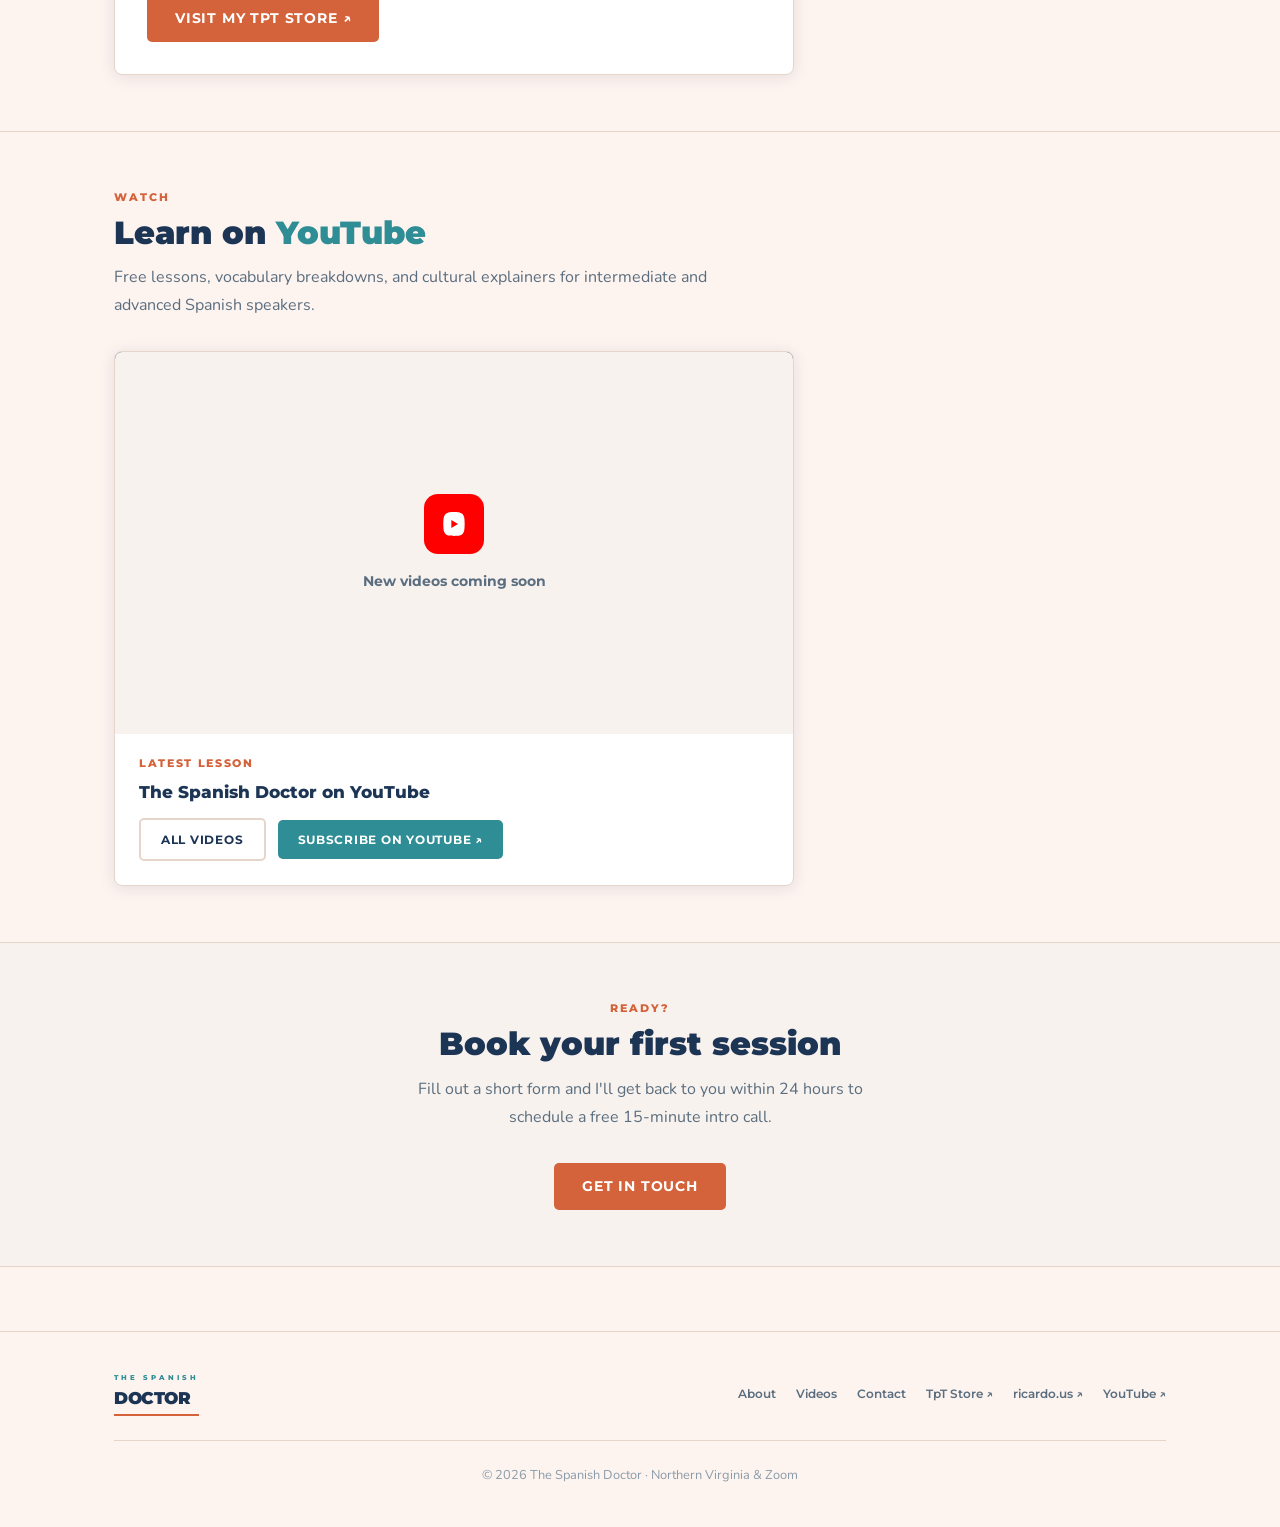
==== commit bc76bfd9: "Add files via upload" ====
--- a/index.html
+++ b/index.html
@@ -49,7 +49,7 @@
         <div>
           <!-- Magistral logo SVG -->
           <div class="hero-logo-wrap">
-            <svg class="magistral-logo" viewBox="0 0 520 220" xmlns="http://www.w3.org/2000/svg"
+            <svg class="magistral-logo" viewBox="28 0 492 220" xmlns="http://www.w3.org/2000/svg"
                  role="img" aria-label="The Spanish Doctor" style="width:100%;max-width:480px;">
               <!-- Top double rule -->
               <line x1="30" y1="30" x2="490" y2="30" stroke="#D4623A" stroke-width="2"/>
@@ -125,7 +125,7 @@
           </div>
           <div class="photo-badge">
             <img src="assets/avatar.png" alt="Dr. Ricardo avatar">
-            <span class="photo-badge-text">Dr. Ricardo Huam&aacute;n</span>
+            <span class="photo-badge-text">Dr. Ricardo · Ph.D.</span>
           </div>
         </div>
 
@@ -138,7 +138,7 @@
     <div class="container">
       <div class="section-eyebrow">What I offer</div>
       <h2 class="section-title">Spanish tutoring that <span>actually works</span></h2>
-      <p class="section-body" style="margin-bottom:2rem;">Whether you're a complete beginner or polishing your advanced grammar, sessions are built around your goals.</p>
+      <p class="section-body" style="margin-bottom:2rem;">Whether you're a complete beginner or polishing your advanced grammar, sessions are built around your goals — not a textbook's pace.</p>
       <div class="card-grid">
         <div class="card">
           <div class="card-icon">🗣️</div>
@@ -148,17 +148,17 @@
         <div class="card">
           <div class="card-icon">📖</div>
           <div class="card-title">Grammar &amp; structure</div>
-          <p class="card-text">Finally understand everything from the present tense to the subjunctive mood.</p>
+          <p class="card-text">From verb conjugation to subjunctive mood — clear explanations without the jargon overload.</p>
         </div>
         <div class="card">
           <div class="card-icon">🎓</div>
           <div class="card-title">Exam prep</div>
-          <p class="card-text">High school, AP, IB, college placement, etc.</p>
+          <p class="card-text">AP Spanish, DELE certification, college placement exams — targeted practice for the test that matters.</p>
         </div>
         <div class="card">
           <div class="card-icon">✈️</div>
           <div class="card-title">Travel &amp; culture</div>
-          <p class="card-text">Learn the Spanish you'll use for trips, work or connecting with family and community.</p>
+          <p class="card-text">Learn the Spanish you'll actually use — for trips, work, or connecting with family and community.</p>
         </div>
       </div>
     </div>
@@ -169,12 +169,12 @@
     <div class="container">
       <div class="section-eyebrow">Resources</div>
       <h2 class="section-title">Shop on <span>Teachers Pay Teachers</span></h2>
-      <p class="section-body" style="margin-bottom:2rem;">Printable and digital Spanish resources for learners and educators. Find worksheets, activities and more in my TpT store.</p>
+      <p class="section-body" style="margin-bottom:2rem;">Printable and digital Spanish resources for learners and educators — worksheets, activities, and more in my TpT store.</p>
       <div class="video-card" style="max-width:680px;">
         <div class="video-card-body" style="padding:2rem;">
           <div class="video-card-label">The Spanish Doctor on TpT</div>
           <div class="video-card-title" style="margin-bottom:0.75rem;">Spanish resources for every level</div>
-          <p style="font-size:0.9rem;color:var(--text-muted);margin-bottom:1.5rem;line-height:1.65;">Browse ready-to-use materials created from the same approach I bring to tutoring: clear explanations, real-world language and cultural context built in.</p>
+          <p style="font-size:0.9rem;color:var(--text-muted);margin-bottom:1.5rem;line-height:1.65;">Browse ready-to-use materials created from the same approach I bring to tutoring — clear explanations, real-world language, and cultural context built in.</p>
           <a href="https://www.teacherspayteachers.com/store/the-spanish-doctor" target="_blank" rel="noopener" class="btn btn--primary">
             Visit my TpT store ↗
           </a>
--- a/style.css
+++ b/style.css
@@ -141,6 +141,7 @@
 .nav-logo {
   display: flex;
   flex-direction: column;
+  align-items: flex-start;
   line-height: 1;
   text-decoration: none;
   flex-shrink: 0;
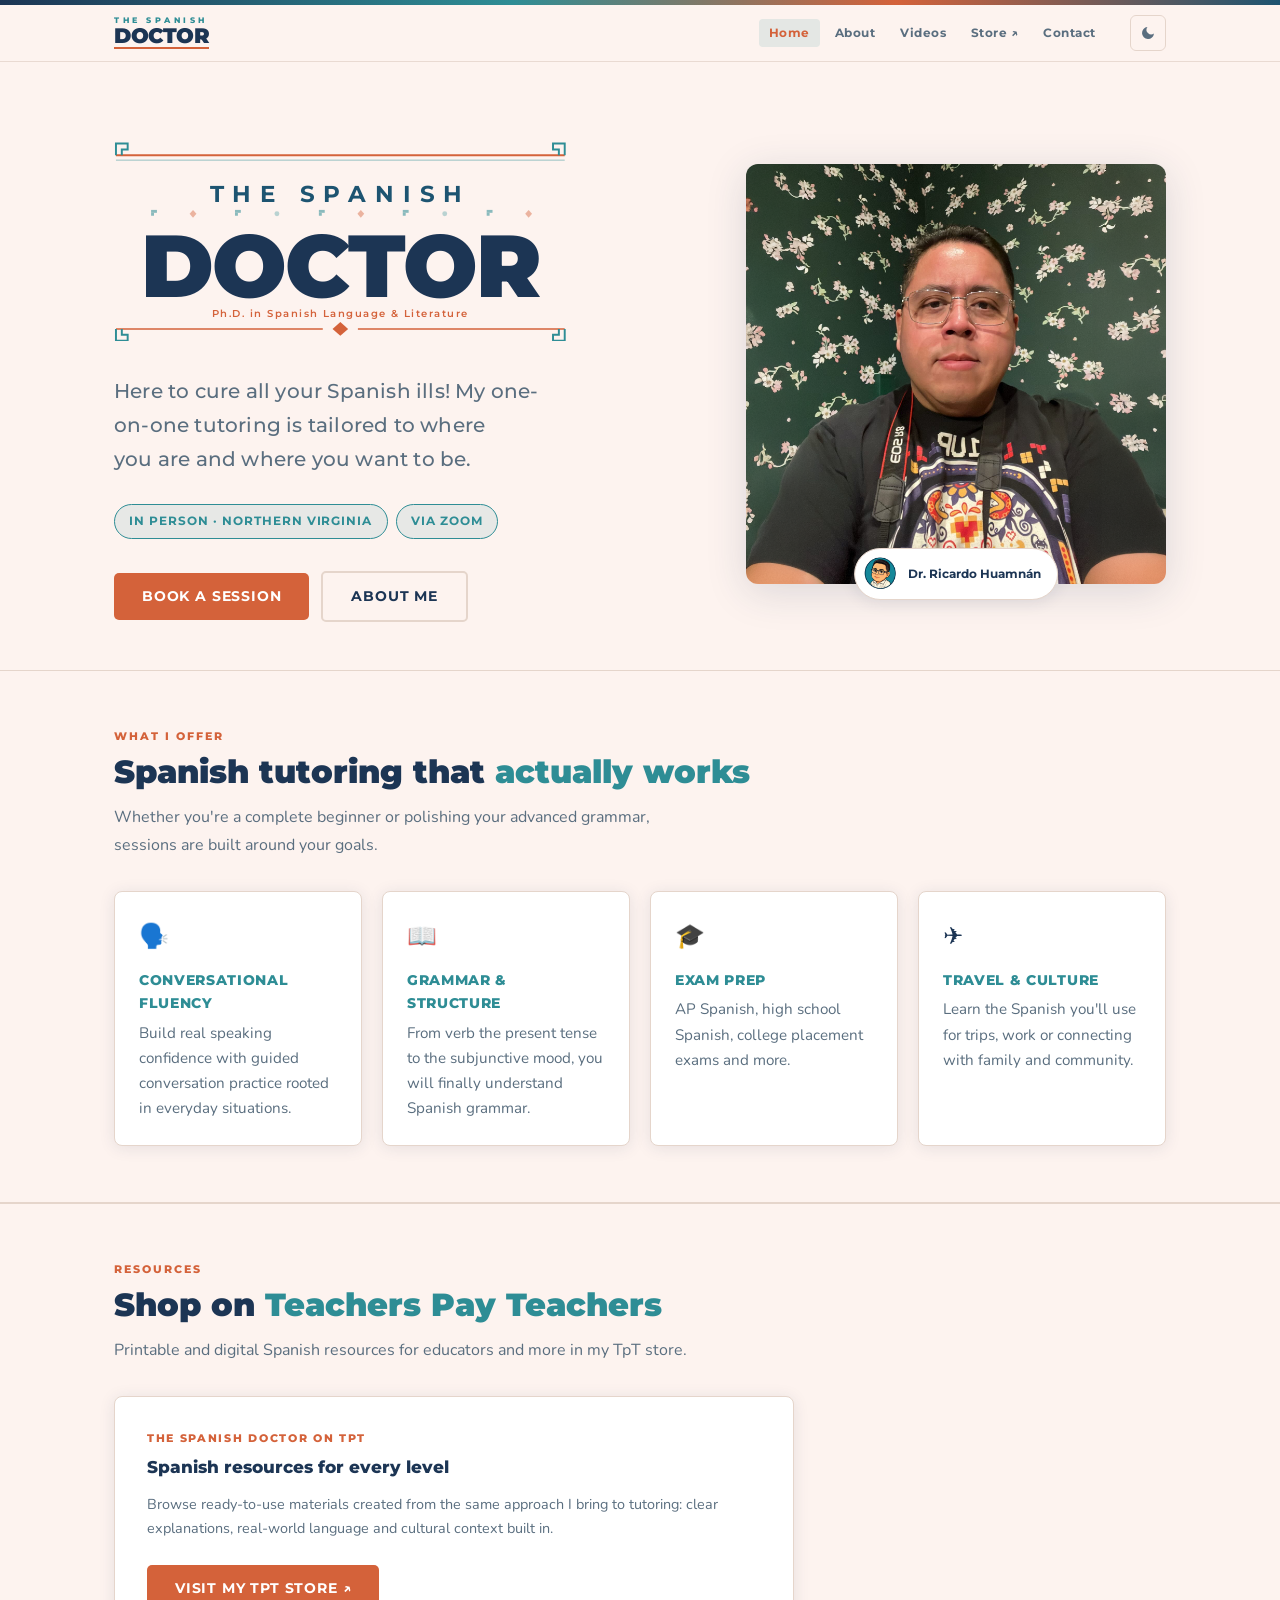
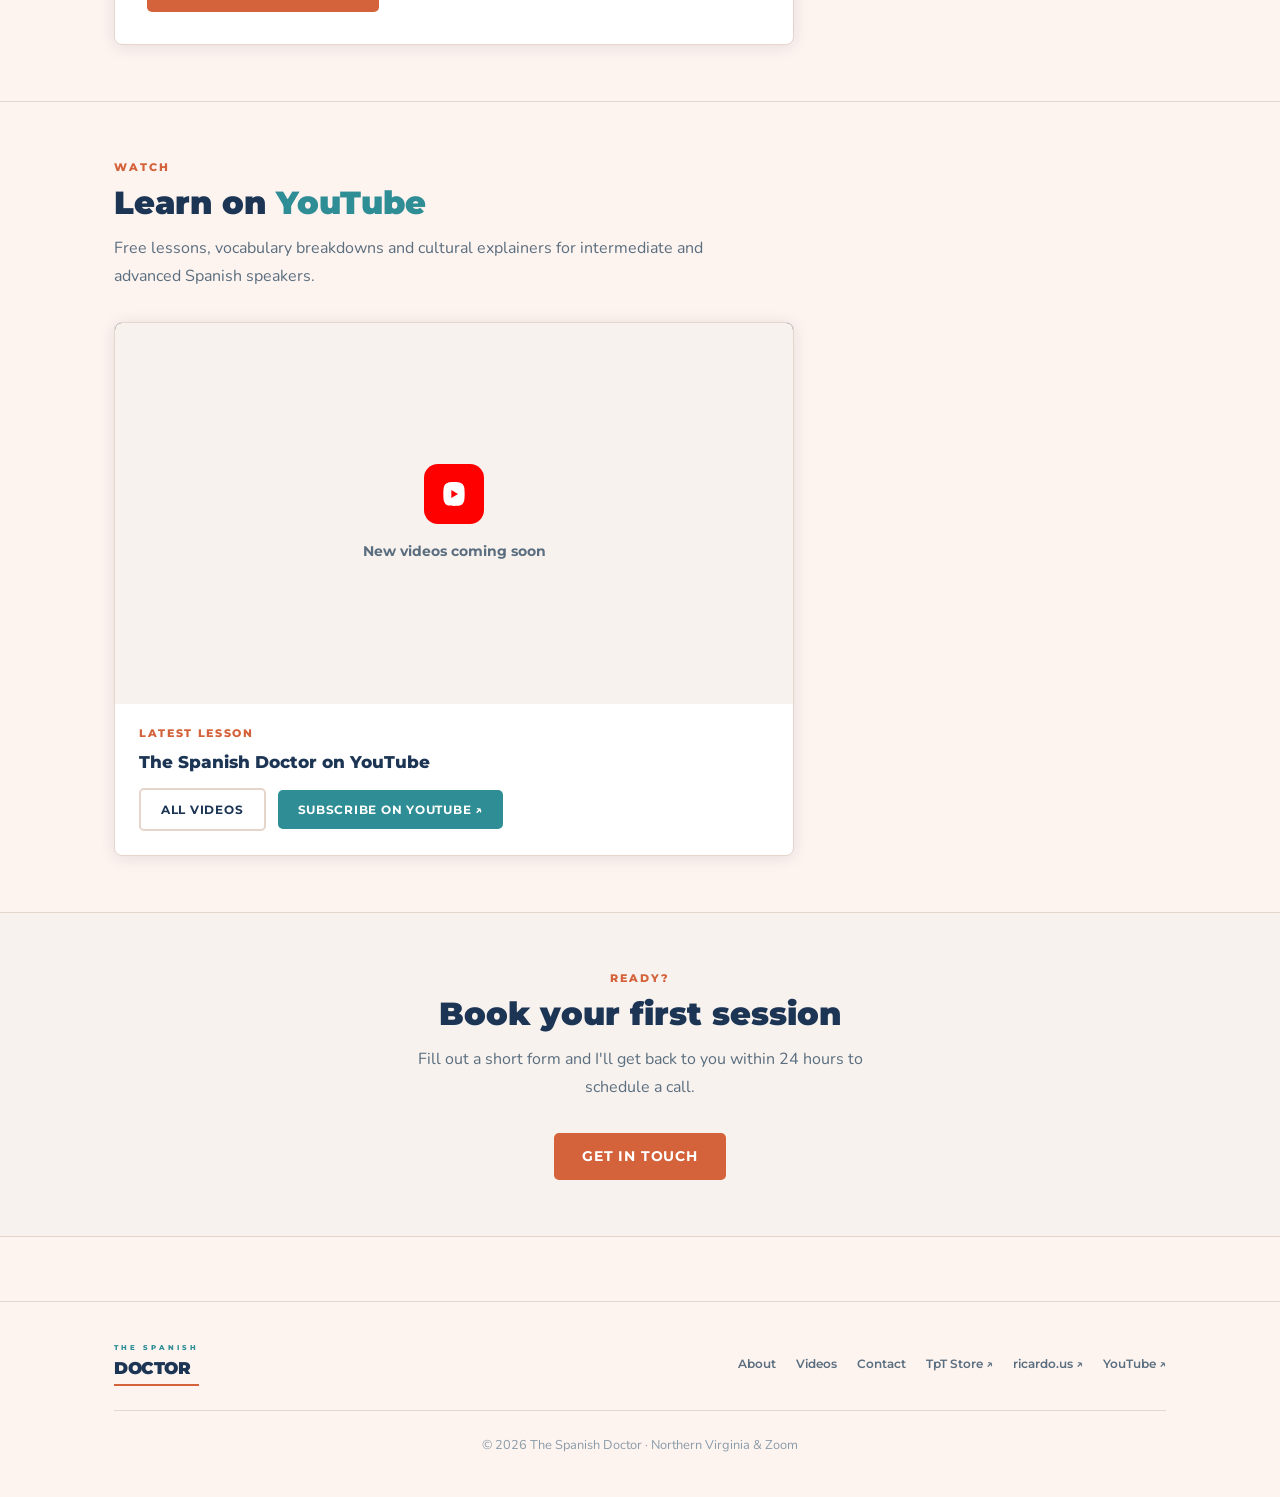
==== commit 30a05d43: "Revise text content for improved clarity Updated various text elements for clarity and conciseness." ====
--- a/index.html
+++ b/index.html
@@ -105,7 +105,7 @@
             </svg>
           </div>
 
-          <p class="hero-tagline">Here to cure all your Spanish ills — one-on-one tutoring tailored to where you are and where you want to be.</p>
+          <p class="hero-tagline">Here to cure all your Spanish ills! My one-on-one tutoring is tailored to where you are and where you want to be.</p>
 
           <div class="hero-chips">
             <span class="chip">In Person · Northern Virginia</span>
@@ -125,7 +125,7 @@
           </div>
           <div class="photo-badge">
             <img src="assets/avatar.png" alt="Dr. Ricardo avatar">
-            <span class="photo-badge-text">Dr. Ricardo · Ph.D.</span>
+            <span class="photo-badge-text">Dr. Ricardo Huamn&aacute;n</span>
           </div>
         </div>
 
@@ -138,7 +138,7 @@
     <div class="container">
       <div class="section-eyebrow">What I offer</div>
       <h2 class="section-title">Spanish tutoring that <span>actually works</span></h2>
-      <p class="section-body" style="margin-bottom:2rem;">Whether you're a complete beginner or polishing your advanced grammar, sessions are built around your goals — not a textbook's pace.</p>
+      <p class="section-body" style="margin-bottom:2rem;">Whether you're a complete beginner or polishing your advanced grammar, sessions are built around your goals.</p>
       <div class="card-grid">
         <div class="card">
           <div class="card-icon">🗣️</div>
@@ -148,17 +148,17 @@
         <div class="card">
           <div class="card-icon">📖</div>
           <div class="card-title">Grammar &amp; structure</div>
-          <p class="card-text">From verb conjugation to subjunctive mood — clear explanations without the jargon overload.</p>
+          <p class="card-text">From verb the present tense to the subjunctive mood, you will finally understand Spanish grammar.</p>
         </div>
         <div class="card">
           <div class="card-icon">🎓</div>
           <div class="card-title">Exam prep</div>
-          <p class="card-text">AP Spanish, DELE certification, college placement exams — targeted practice for the test that matters.</p>
+          <p class="card-text">AP Spanish, high school Spanish, college placement exams and more.</p>
         </div>
         <div class="card">
           <div class="card-icon">✈️</div>
           <div class="card-title">Travel &amp; culture</div>
-          <p class="card-text">Learn the Spanish you'll actually use — for trips, work, or connecting with family and community.</p>
+          <p class="card-text">Learn the Spanish you'll use for trips, work or connecting with family and community.</p>
         </div>
       </div>
     </div>
@@ -169,12 +169,12 @@
     <div class="container">
       <div class="section-eyebrow">Resources</div>
       <h2 class="section-title">Shop on <span>Teachers Pay Teachers</span></h2>
-      <p class="section-body" style="margin-bottom:2rem;">Printable and digital Spanish resources for learners and educators — worksheets, activities, and more in my TpT store.</p>
+      <p class="section-body" style="margin-bottom:2rem;">Printable and digital Spanish resources for educators and more in my TpT store.</p>
       <div class="video-card" style="max-width:680px;">
         <div class="video-card-body" style="padding:2rem;">
           <div class="video-card-label">The Spanish Doctor on TpT</div>
           <div class="video-card-title" style="margin-bottom:0.75rem;">Spanish resources for every level</div>
-          <p style="font-size:0.9rem;color:var(--text-muted);margin-bottom:1.5rem;line-height:1.65;">Browse ready-to-use materials created from the same approach I bring to tutoring — clear explanations, real-world language, and cultural context built in.</p>
+          <p style="font-size:0.9rem;color:var(--text-muted);margin-bottom:1.5rem;line-height:1.65;">Browse ready-to-use materials created from the same approach I bring to tutoring: clear explanations, real-world language and cultural context built in.</p>
           <a href="https://www.teacherspayteachers.com/store/the-spanish-doctor" target="_blank" rel="noopener" class="btn btn--primary">
             Visit my TpT store ↗
           </a>
@@ -188,7 +188,7 @@
     <div class="container">
       <div class="section-eyebrow">Watch</div>
       <h2 class="section-title">Learn on <span>YouTube</span></h2>
-      <p class="section-body" style="margin-bottom:2rem;">Free lessons, vocabulary breakdowns, and cultural explainers for intermediate and advanced Spanish speakers.</p>
+      <p class="section-body" style="margin-bottom:2rem;">Free lessons, vocabulary breakdowns and cultural explainers for intermediate and advanced Spanish speakers.</p>
       <div class="video-card" style="max-width:680px;">
         <div class="video-embed">
           <!-- Replace VIDEO_ID below with a real YouTube video ID when ready -->
@@ -220,7 +220,7 @@
     <div class="container" style="text-align:center;max-width:560px;margin:0 auto;">
       <div class="section-eyebrow">Ready?</div>
       <h2 class="section-title" style="margin-bottom:0.75rem;">Book your first session</h2>
-      <p class="section-body" style="margin:0 auto 2rem;">Fill out a short form and I'll get back to you within 24 hours to schedule a free 15-minute intro call.</p>
+      <p class="section-body" style="margin:0 auto 2rem;">Fill out a short form and I'll get back to you within 24 hours to schedule a call.</p>
       <a href="contact.html" class="btn btn--primary">Get in touch</a>
     </div>
   </section>
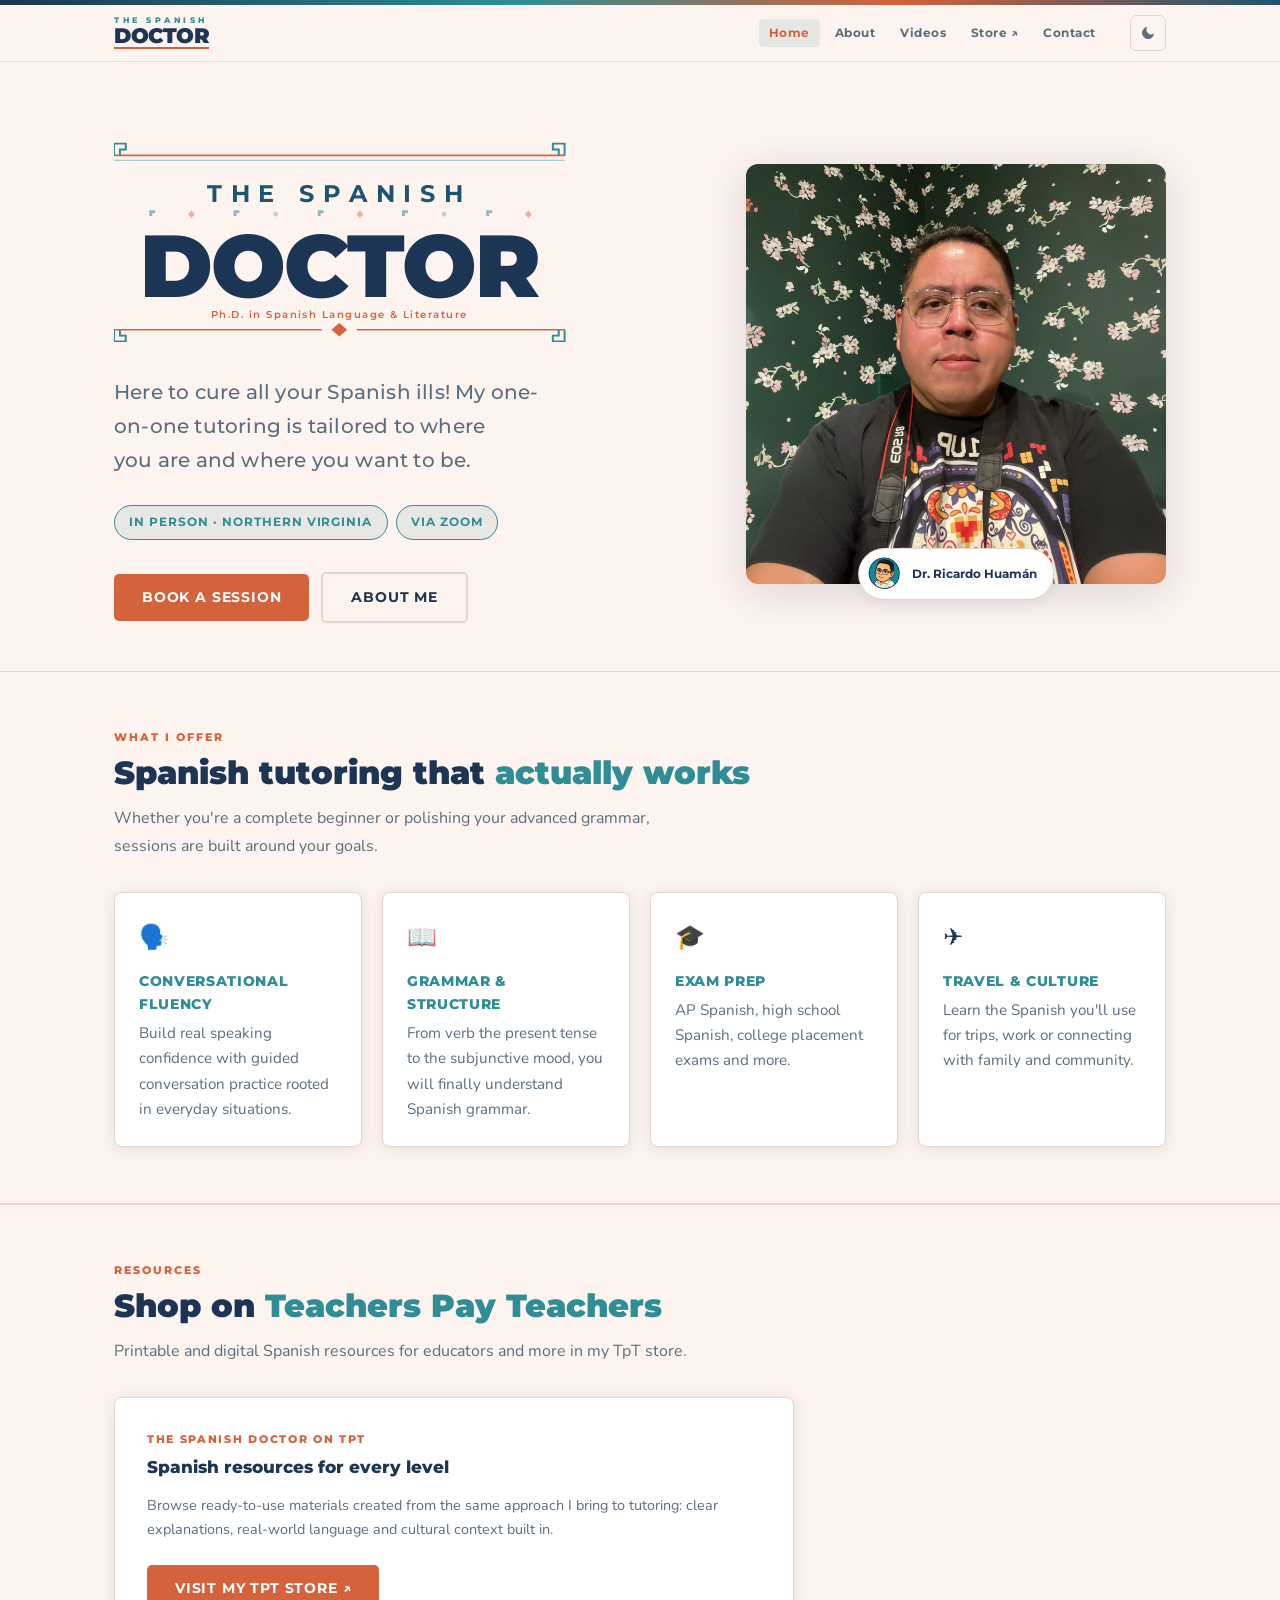
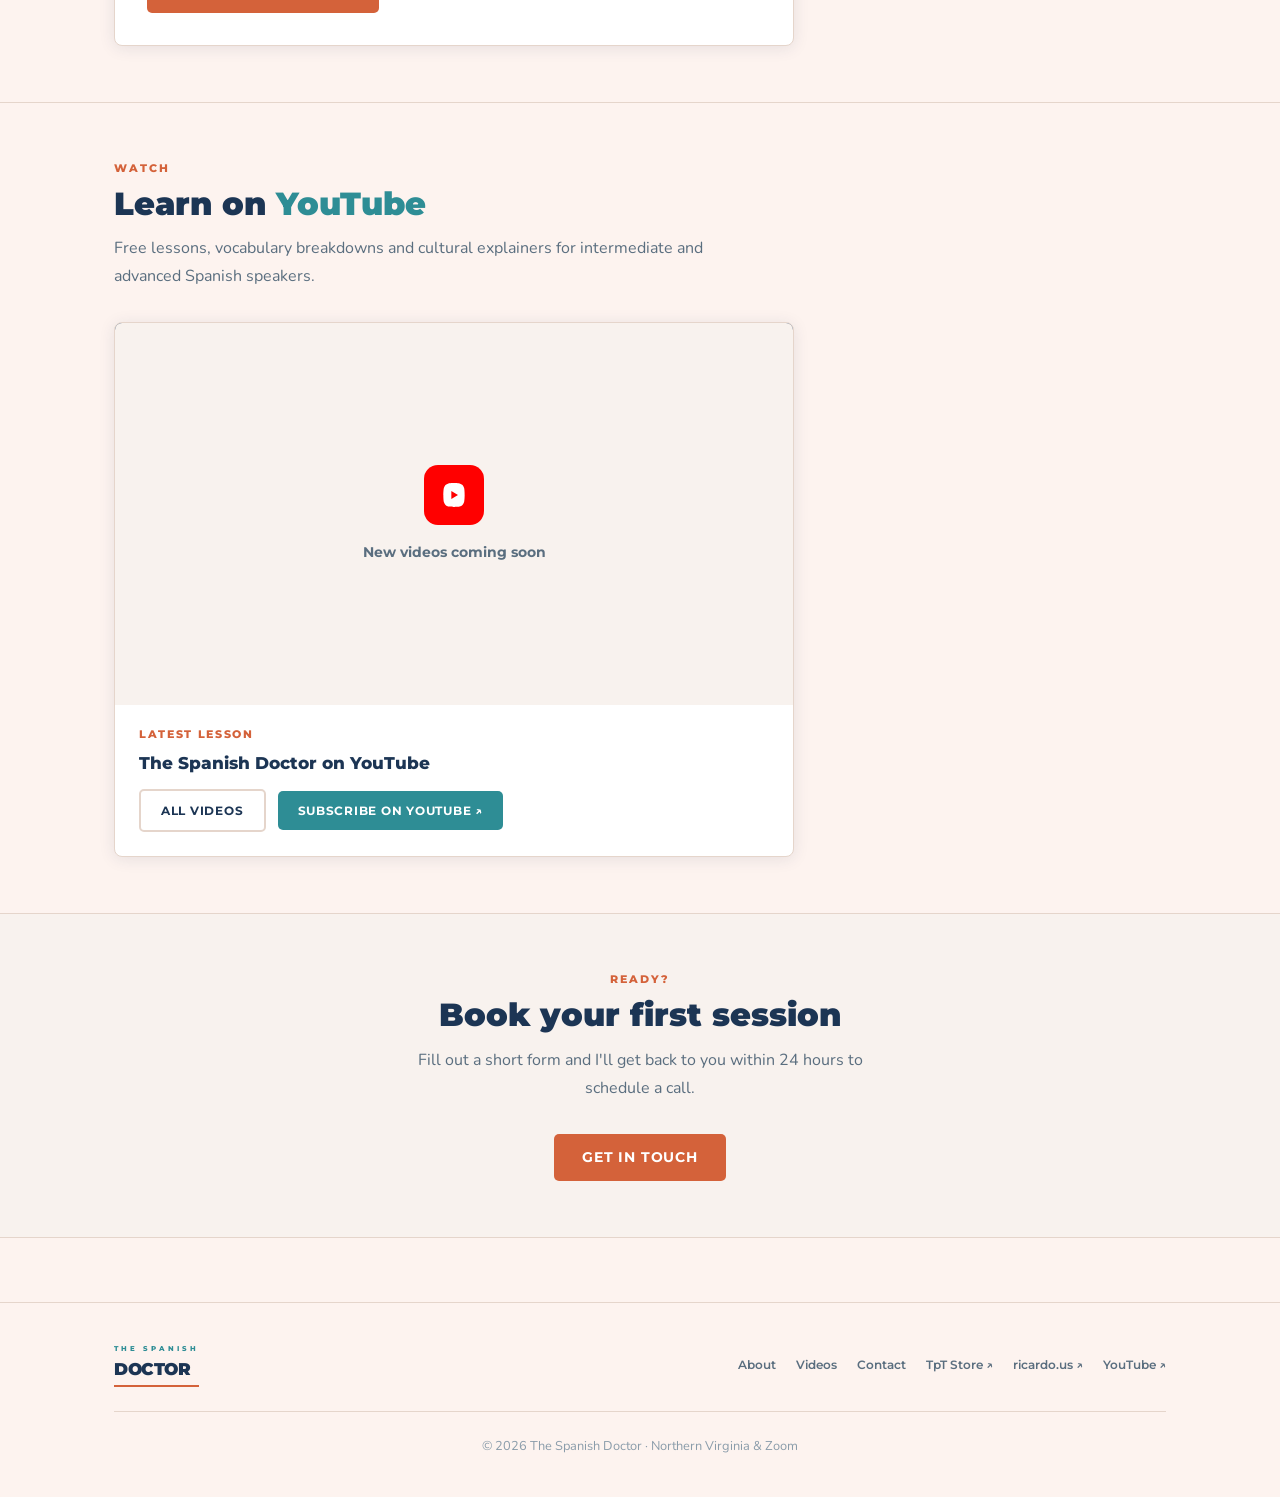
==== commit 0c9dab97: "Add files via upload" ====
--- a/index.html
+++ b/index.html
@@ -3,6 +3,10 @@
 <head>
   <meta charset="UTF-8">
   <meta name="viewport" content="width=device-width, initial-scale=1.0">
+  <link rel="icon" type="image/x-icon" href="favicon.ico">
+  <link rel="icon" type="image/png" sizes="32x32" href="favicon-32x32.png">
+  <link rel="icon" type="image/png" sizes="16x16" href="favicon-16x16.png">
+  <link rel="apple-touch-icon" sizes="180x180" href="apple-touch-icon.png">
   <title>The Spanish Doctor</title>
   <meta name="description" content="Spanish tutoring in Northern Virginia and via Zoom — one-on-one lessons tailored to where you are and where you want to be.">
   <link rel="preconnect" href="https://fonts.googleapis.com">
@@ -49,7 +53,7 @@
         <div>
           <!-- Magistral logo SVG -->
           <div class="hero-logo-wrap">
-            <svg class="magistral-logo" viewBox="28 0 492 220" xmlns="http://www.w3.org/2000/svg"
+            <svg class="magistral-logo" viewBox="30 0 490 220" xmlns="http://www.w3.org/2000/svg"
                  role="img" aria-label="The Spanish Doctor" style="width:100%;max-width:480px;">
               <!-- Top double rule -->
               <line x1="30" y1="30" x2="490" y2="30" stroke="#D4623A" stroke-width="2"/>
@@ -125,7 +129,7 @@
           </div>
           <div class="photo-badge">
             <img src="assets/avatar.png" alt="Dr. Ricardo avatar">
-            <span class="photo-badge-text">Dr. Ricardo Huamn&aacute;n</span>
+            <span class="photo-badge-text">Dr. Ricardo Huam&aacute;n</span>
           </div>
         </div>
 
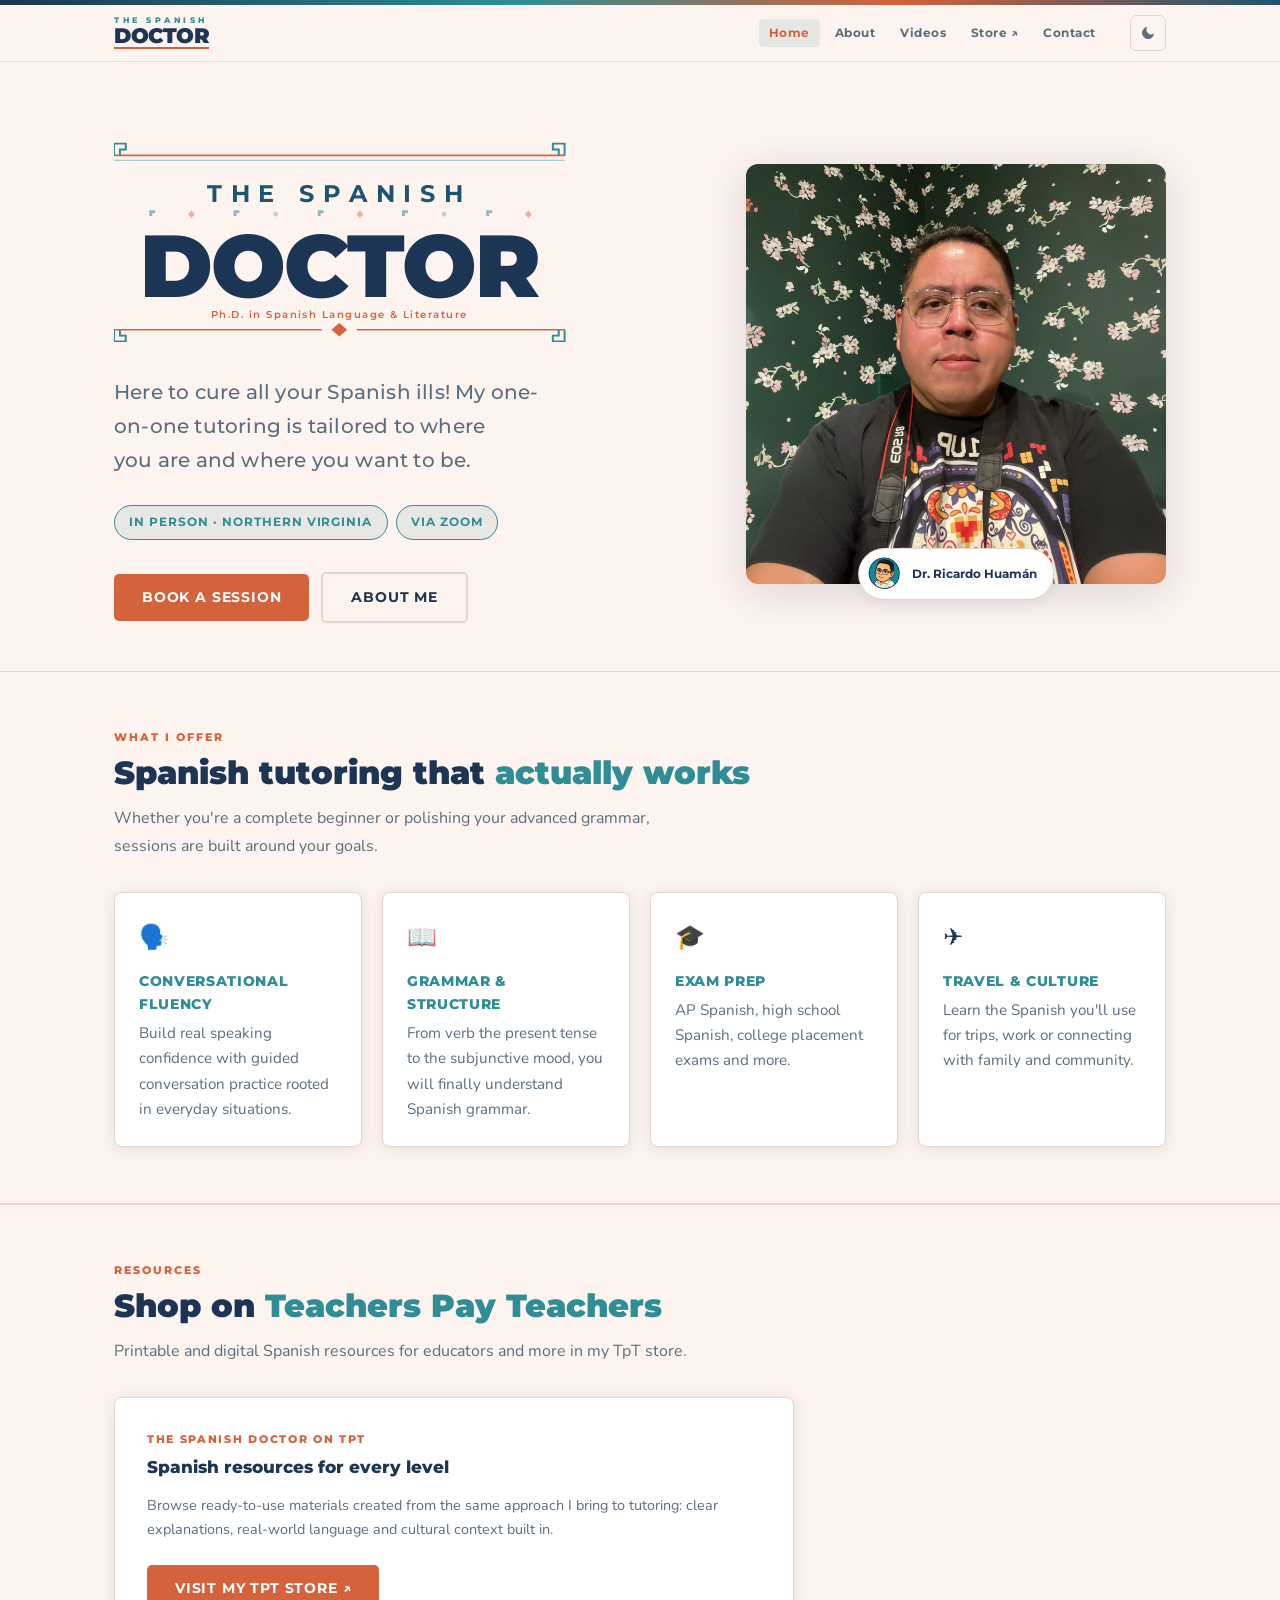
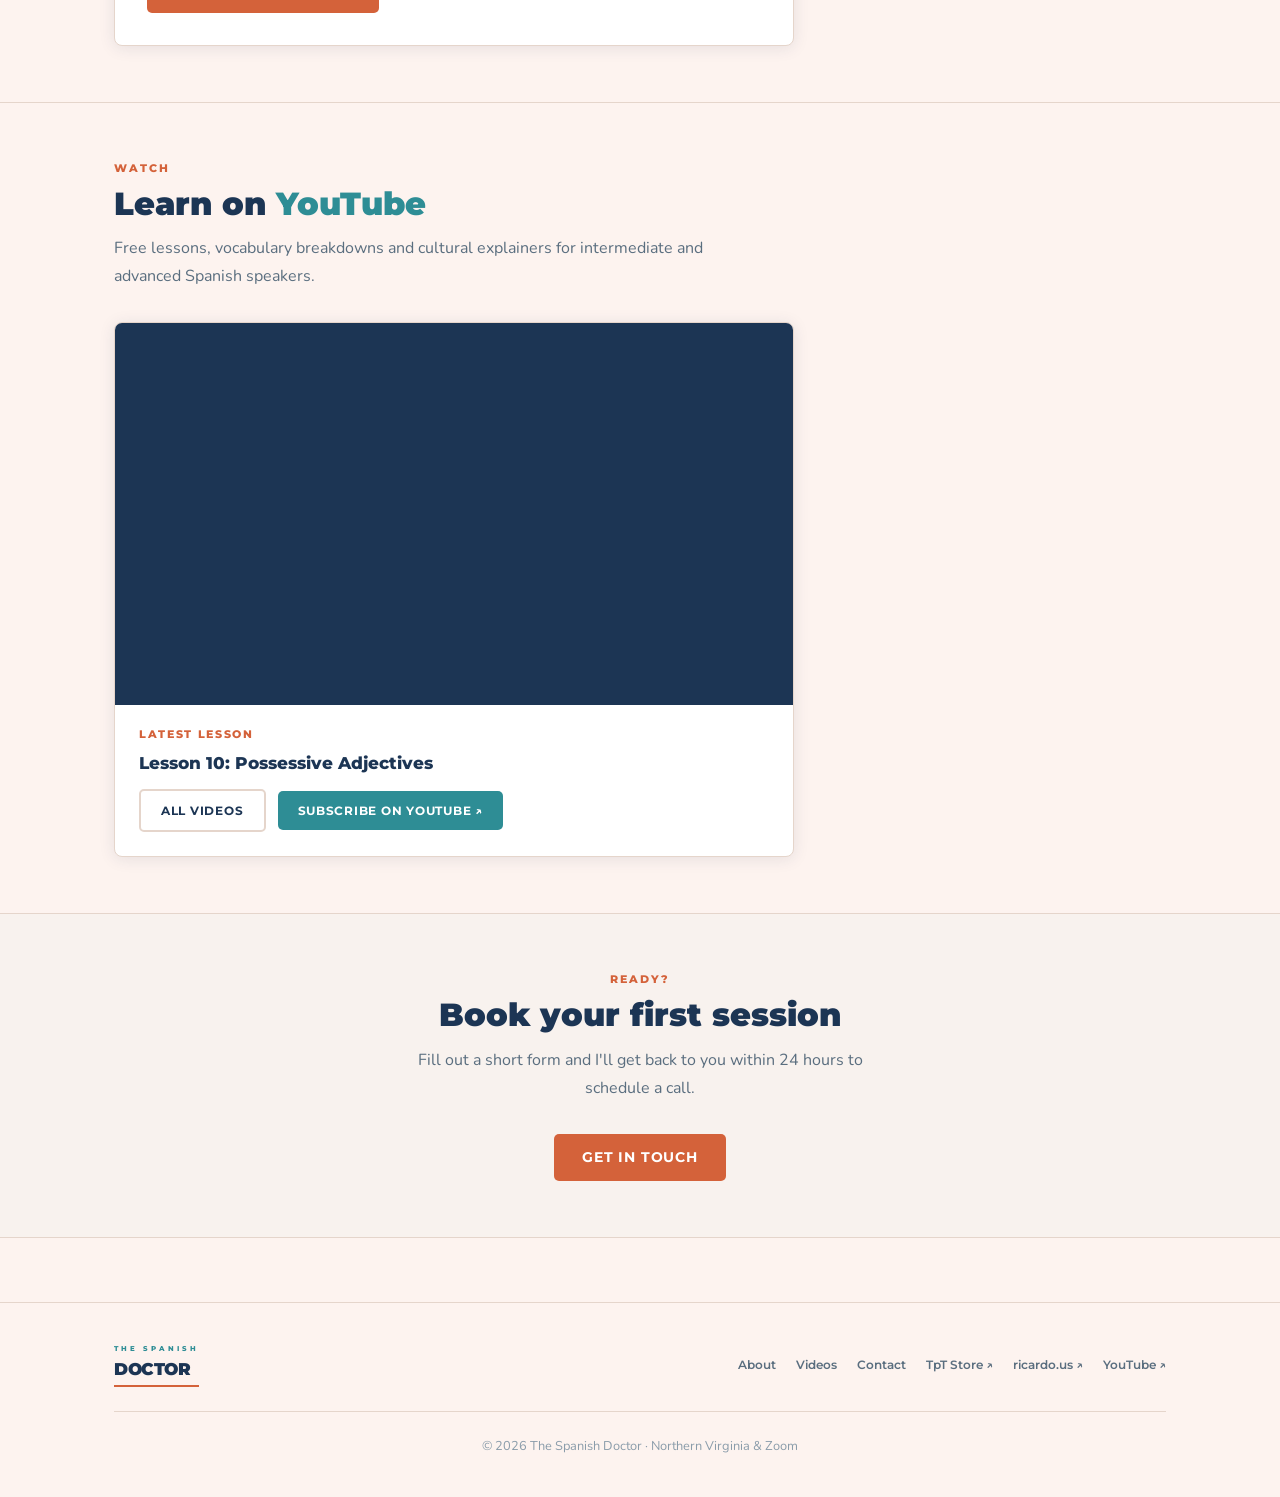
==== commit 578f6dde: "Embed YouTube video and update lesson title" ====
--- a/index.html
+++ b/index.html
@@ -195,18 +195,18 @@
       <p class="section-body" style="margin-bottom:2rem;">Free lessons, vocabulary breakdowns and cultural explainers for intermediate and advanced Spanish speakers.</p>
       <div class="video-card" style="max-width:680px;">
         <div class="video-embed">
-          <!-- Replace VIDEO_ID below with a real YouTube video ID when ready -->
-          <!-- Example: src="https://www.youtube.com/embed/dQw4w9WgXcQ" -->
-          <div class="video-placeholder">
-            <div class="video-yt-icon">
-              <svg viewBox="0 0 24 24"><path d="M19.59 6.69a4.83 4.83 0 0 0-3.39-3.4C14.64 3 12 3 12 3s-2.64 0-4.2.29a4.83 4.83 0 0 0-3.4 3.4C4 8.26 4 12 4 12s0 3.74.4 5.31a4.83 4.83 0 0 0 3.4 3.4C9.36 21 12 21 12 21s2.64 0 4.2-.29a4.83 4.83 0 0 0 3.39-3.4C20 15.74 20 12 20 12s0-3.74-.41-5.31zM10 15V9l5 3-5 3z"/></svg>
-            </div>
-            <p style="font-family:'Montserrat',sans-serif;font-size:0.85rem;font-weight:700;color:var(--text-muted);">New videos coming soon</p>
-          </div>
+          <iframe
+            src="https://www.youtube.com/embed/1li76p3r6NA"
+            title="Lesson 10 - Possessive Adjectives"
+            width="100%" height="100%"
+            style="border:0;display:block;"
+            allow="accelerometer; autoplay; clipboard-write; encrypted-media; gyroscope; picture-in-picture; web-share"
+            referrerpolicy="strict-origin-when-cross-origin"
+            allowfullscreen></iframe>
         </div>
         <div class="video-card-body">
           <div class="video-card-label">Latest lesson</div>
-          <div class="video-card-title">The Spanish Doctor on YouTube</div>
+          <div class="video-card-title">Lesson 10: Possessive Adjectives</div>
           <div class="btn-row">
             <a href="videos.html" class="btn btn--outline" style="font-size:0.78rem;padding:0.55rem 1.25rem;">All videos</a>
             <a href="https://www.youtube.com/@TheSpanishDoctor" target="_blank" rel="noopener"
--- a/style.css
+++ b/style.css
@@ -368,6 +368,11 @@
   .photo-wrap { max-width: 320px; margin: 0 auto; }
   .photo-frame { aspect-ratio: 1; }
   .hero-logo-wrap { max-width: 100%; }
+  .photo-badge {
+    white-space: normal;
+    max-width: calc(100% - 1rem);
+  }
+  .photo-badge-text { font-size: 0.7rem; }
 }
 
 /* ══════════════════════════════════════════
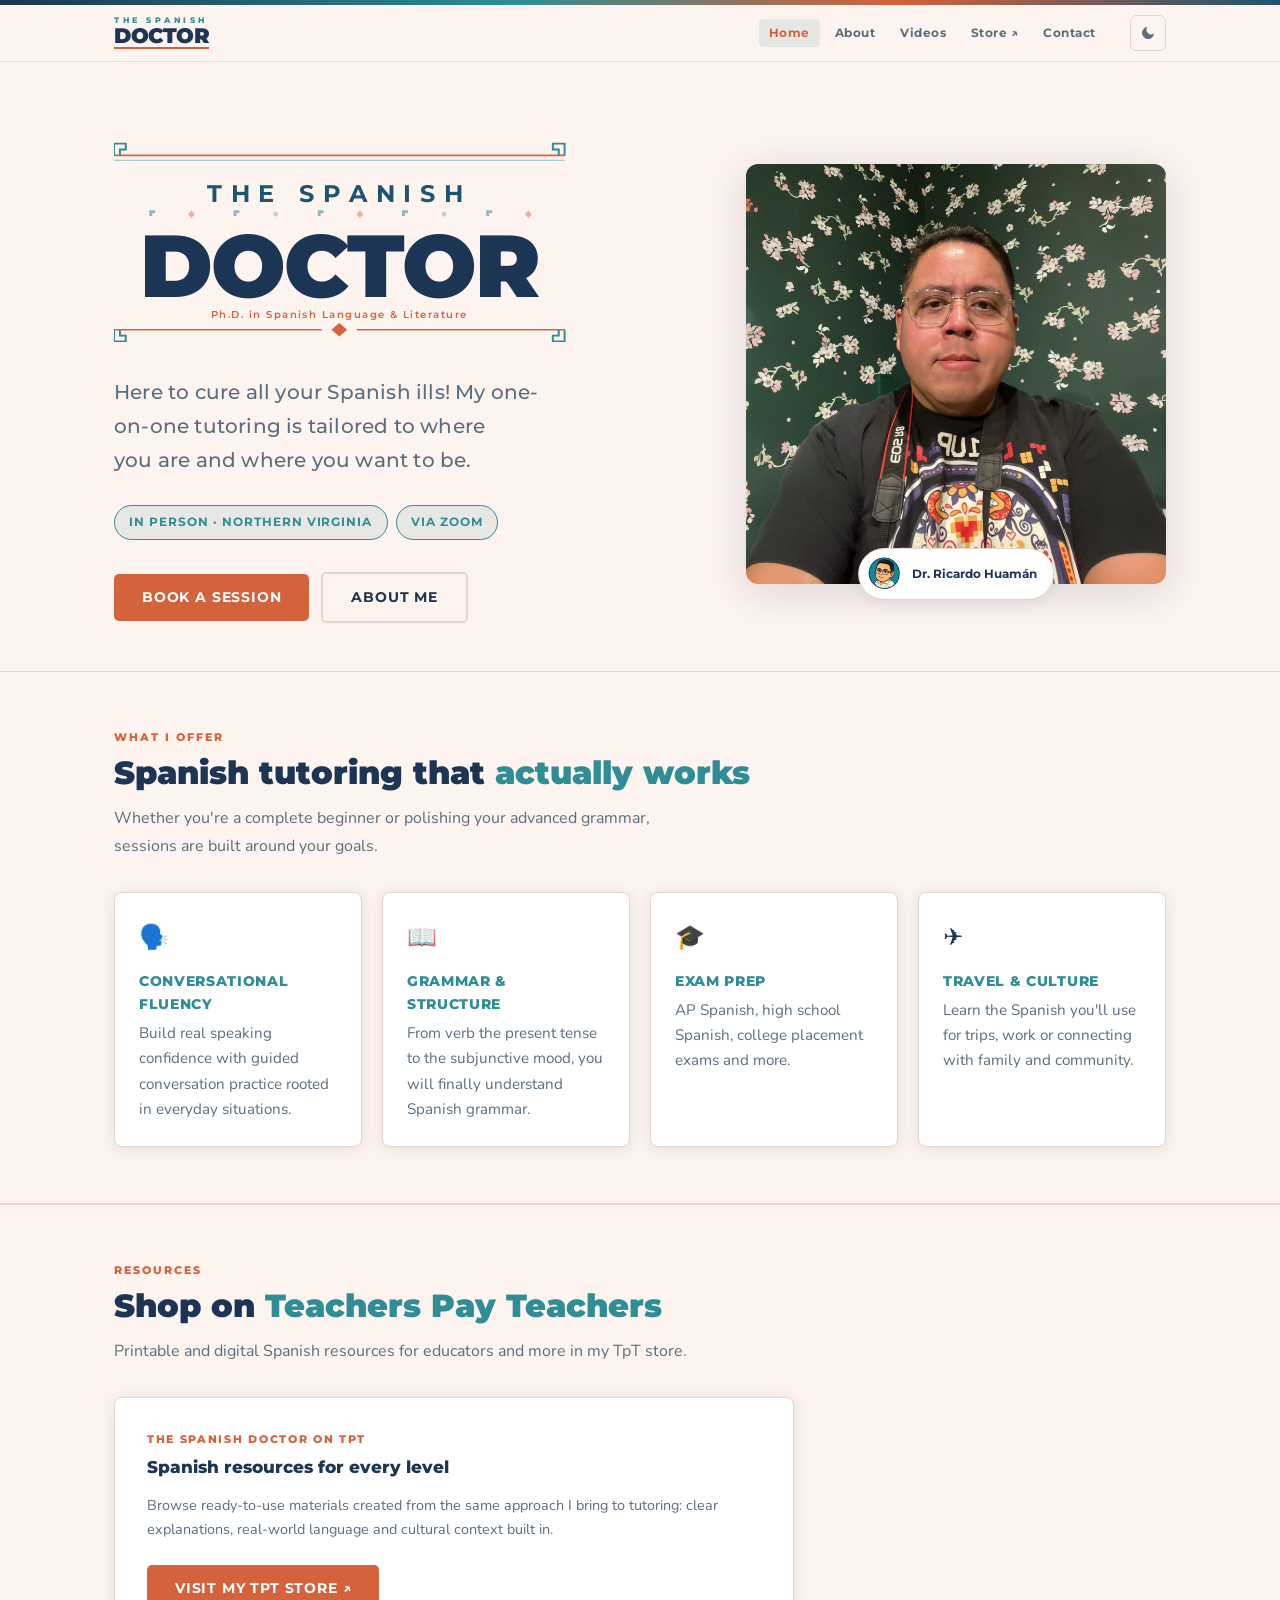
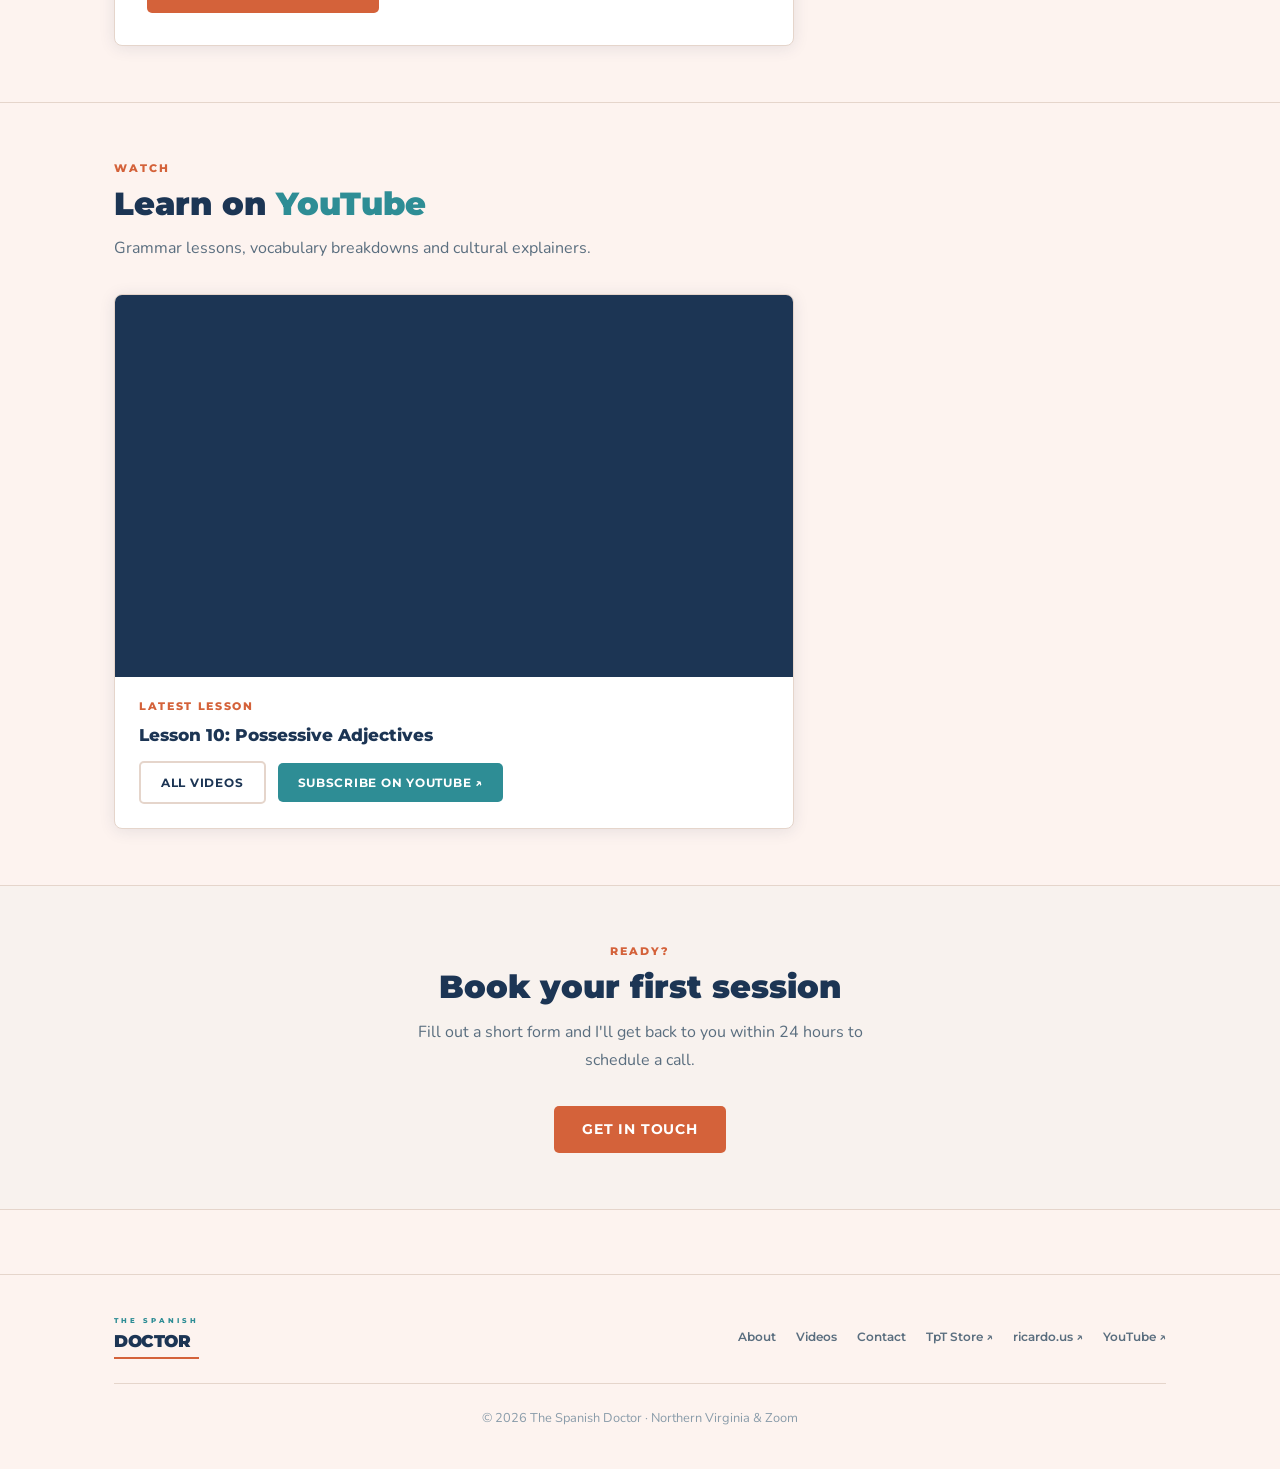
==== commit 7bb2d8df: "Modify section body text in index.html Updated the section body text to focus on grammar lessons." ====
--- a/index.html
+++ b/index.html
@@ -192,7 +192,7 @@
     <div class="container">
       <div class="section-eyebrow">Watch</div>
       <h2 class="section-title">Learn on <span>YouTube</span></h2>
-      <p class="section-body" style="margin-bottom:2rem;">Free lessons, vocabulary breakdowns and cultural explainers for intermediate and advanced Spanish speakers.</p>
+      <p class="section-body" style="margin-bottom:2rem;">Grammar lessons, vocabulary breakdowns and cultural explainers.</p>
       <div class="video-card" style="max-width:680px;">
         <div class="video-embed">
           <iframe
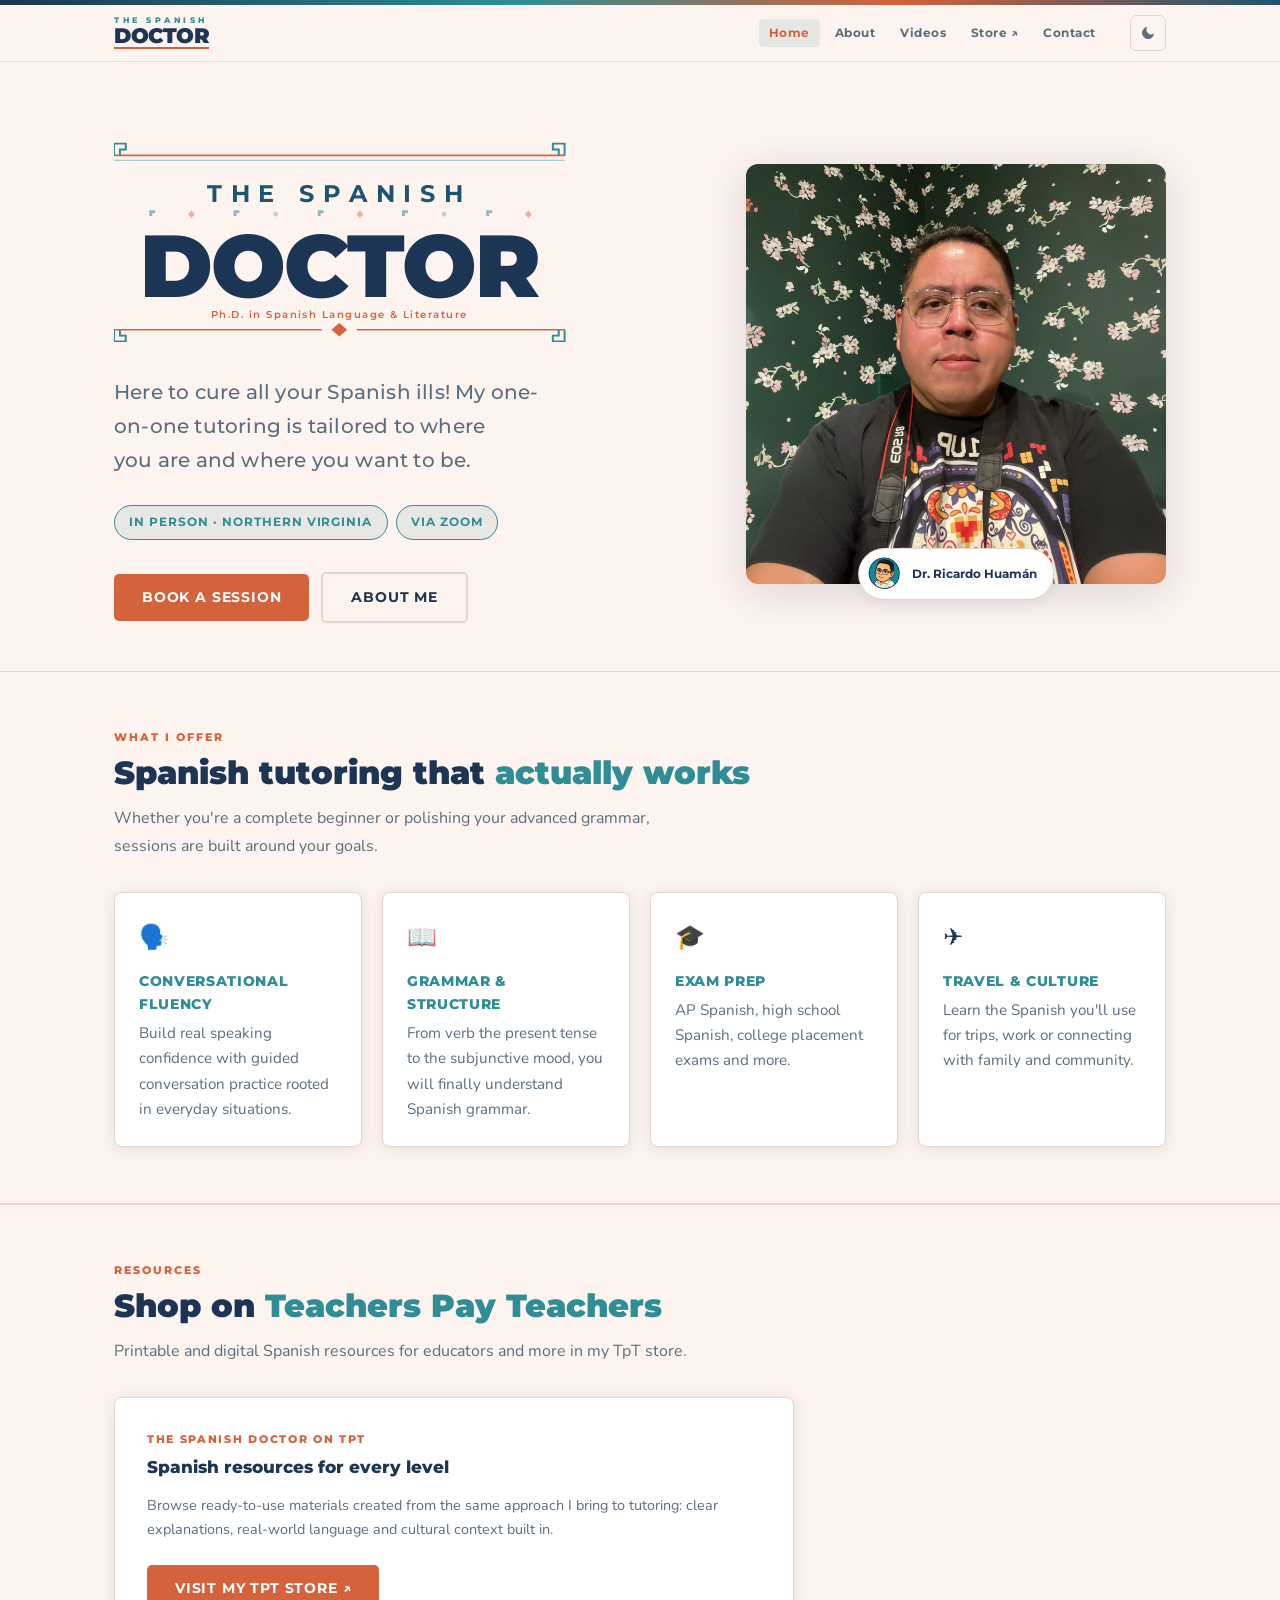
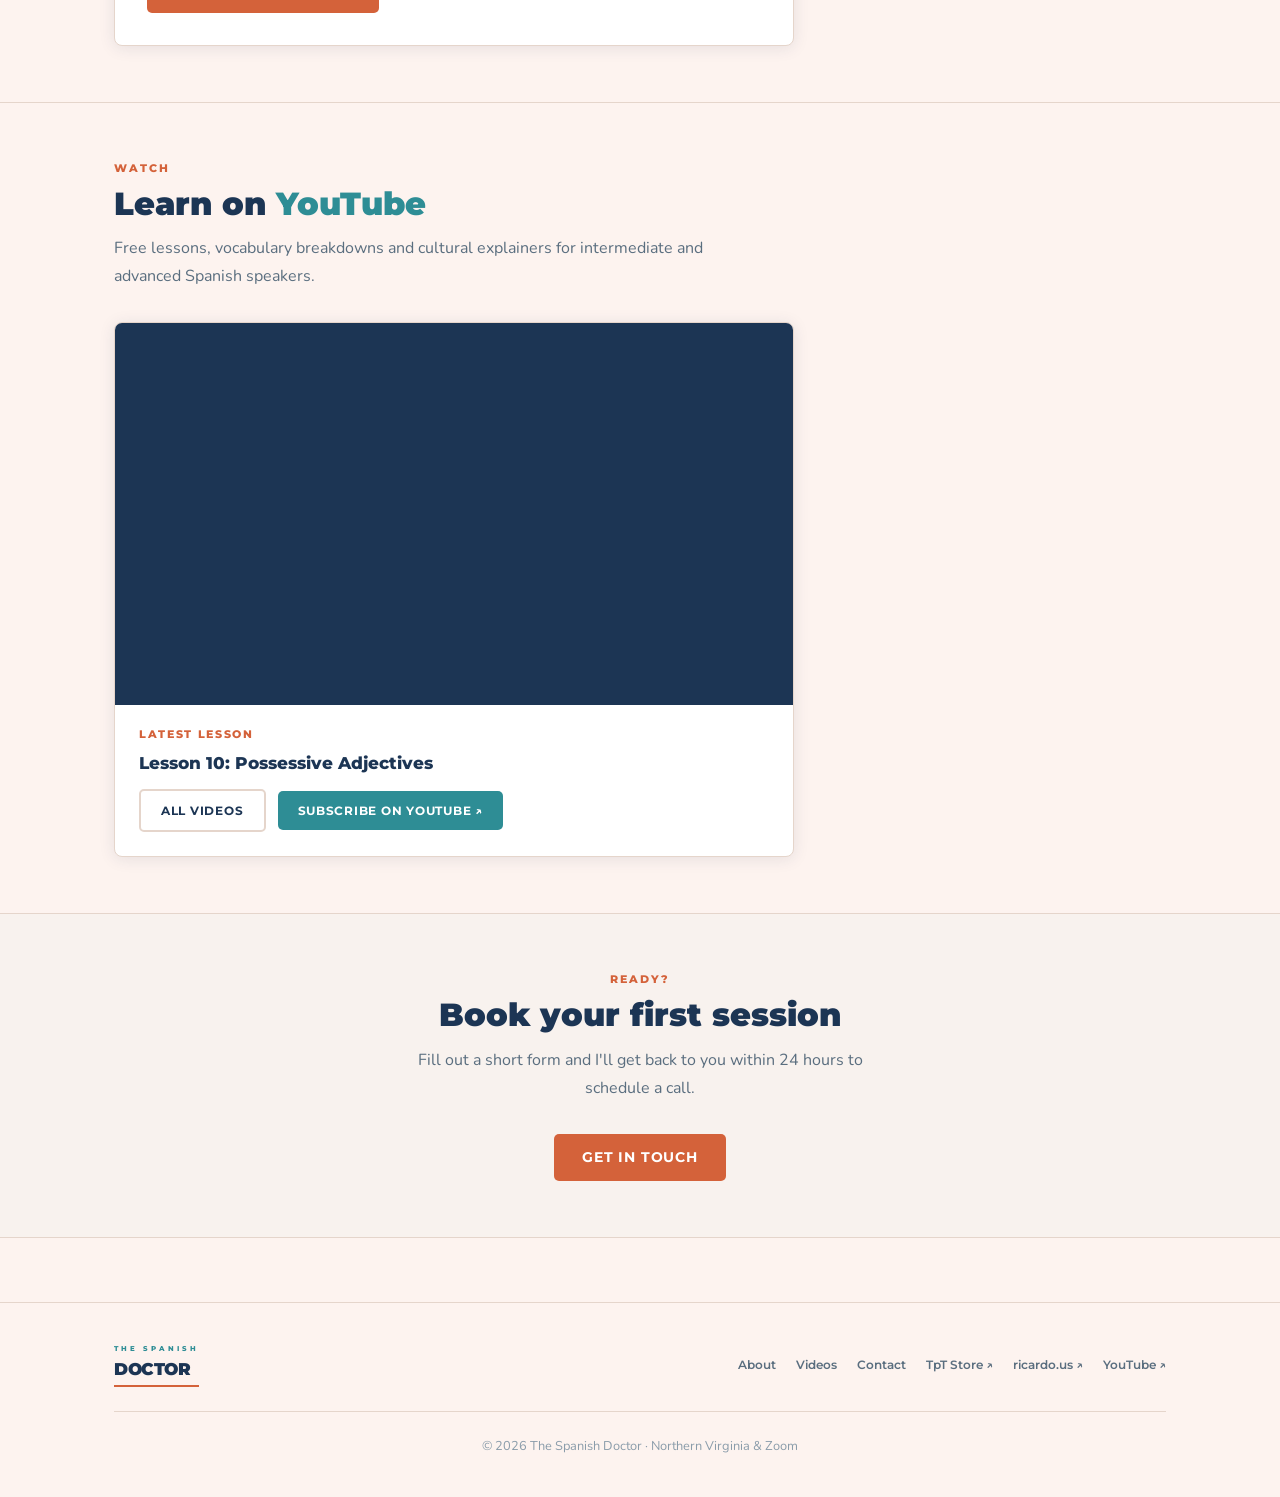
==== commit 587a48f8: "Rename index.html.html to index.html" ====
--- a/index.html
+++ b/index.html
@@ -13,6 +13,7 @@
   <link rel="preconnect" href="https://fonts.gstatic.com" crossorigin>
   <link href="https://fonts.googleapis.com/css2?family=Montserrat:wght@400;500;600;700;800;900&family=Nunito:wght@400;500;600;700&display=swap" rel="stylesheet">
   <link rel="stylesheet" href="style.css">
+  <link rel="canonical" href="https://thespanishdoctor.com/">
 </head>
 <body>
 
@@ -192,7 +193,7 @@
     <div class="container">
       <div class="section-eyebrow">Watch</div>
       <h2 class="section-title">Learn on <span>YouTube</span></h2>
-      <p class="section-body" style="margin-bottom:2rem;">Grammar lessons, vocabulary breakdowns and cultural explainers.</p>
+      <p class="section-body" style="margin-bottom:2rem;">Free lessons, vocabulary breakdowns and cultural explainers for intermediate and advanced Spanish speakers.</p>
       <div class="video-card" style="max-width:680px;">
         <div class="video-embed">
           <iframe
